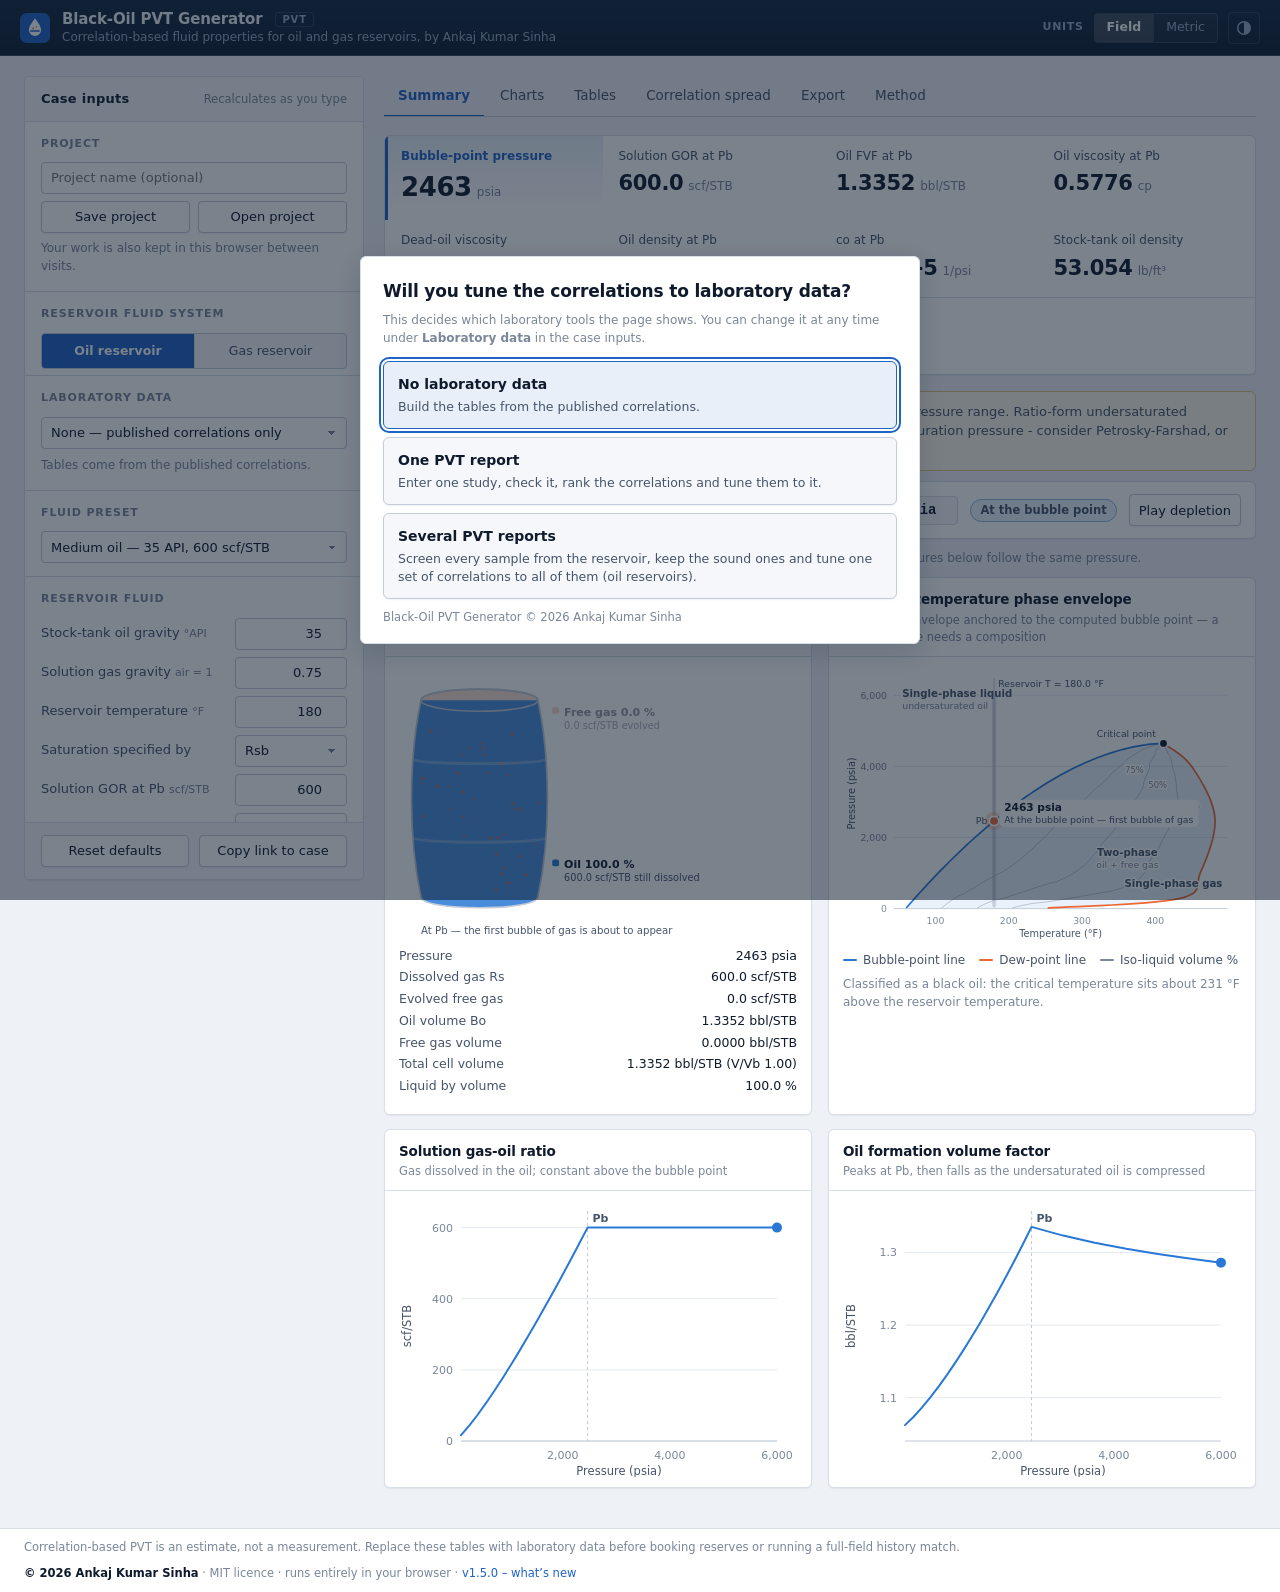
==== pvt/index.html @ c43f255a "Add CHANGELOG with the history of major updates; version 1.5.0 - CHANGELOG.md: every major update fr" ====
<!DOCTYPE html>
<html lang="en">
<head>
<meta charset="utf-8">
<meta name="author" content="Ankaj Kumar Sinha">
<meta name="viewport" content="width=device-width, initial-scale=1">
<title>Black-Oil PVT Generator</title>
<meta name="description" content="Interactive PVT correlation generator for oil reservoirs and gas reservoirs (dry gas and wet gas) plus formation water, with simulator-ready export.">
<link rel="stylesheet" href="css/app.css">
</head>
<body>
<header class="topbar">
  <div class="brand">
    <svg class="brand-mark" viewBox="0 0 32 32" aria-hidden="true" focusable="false">
      <rect width="32" height="32" rx="7" fill="#1f63c6"/>
      <path d="M16 5.5c-3.6 5-6.5 8.9-6.5 12.6a6.5 6.5 0 0 0 13 0C22.5 14.4 19.6 10.5 16 5.5z" fill="#ffffff"/>
      <path d="M11.6 19.2h8.8" stroke="#1f63c6" stroke-width="1.6" stroke-linecap="round"/>
      <circle cx="14" cy="16.4" r="1" fill="#eb6834"/><circle cx="17.6" cy="14.6" r="0.8" fill="#eb6834"/>
    </svg>
    <div class="brand-text">
      <h1>Black-Oil PVT Generator <span class="brand-tag">PVT</span></h1>
      <span class="brand-sub">Correlation-based fluid properties for oil and gas reservoirs, by Ankaj Kumar Sinha</span>
    </div>
  </div>
  <div class="topbar-actions">
    <span class="topbar-label" aria-hidden="true">Units</span>
    <div class="seg" role="group" aria-label="Unit system">
      <button type="button" id="unitField" aria-pressed="true">Field</button>
      <button type="button" id="unitMetric" aria-pressed="false">Metric</button>
    </div>
    <button type="button" id="themeToggle" class="icon-btn" aria-label="Switch colour theme" title="Switch light / dark theme">
      <svg viewBox="0 0 16 16" aria-hidden="true" focusable="false"><circle cx="8" cy="8" r="6.25" fill="none" stroke="currentColor" stroke-width="1.5"/><path d="M8 1.75a6.25 6.25 0 0 1 0 12.5z" fill="currentColor"/></svg>
    </button>
  </div>
</header>

<div class="layout">
  <!-- ------------------------------------------------ inputs ------ -->
  <form class="panel sidebar" id="inputs" autocomplete="off">
    <div class="sidebar-head"><h2>Case inputs</h2><span>Recalculates as you type</span></div>
    <fieldset class="project-set">
      <legend>Project</legend>
      <div class="field wide"><input type="text" id="projectName" maxlength="120" placeholder="Project name (optional)" aria-label="Project name"></div>
      <div class="project-actions">
        <button type="button" id="btnSaveProject">Save project</button>
        <button type="button" id="btnOpenProject">Open project</button>
        <input type="file" id="projectFile" accept=".json,application/json" hidden>
      </div>
      <p class="hint" id="projectStatus" role="status">Your work is also kept in this browser between visits.</p>
    </fieldset>
    <fieldset>
      <legend>Reservoir fluid system</legend>
      <div class="seg fluid-seg" role="group" aria-label="Reservoir fluid for the PVT calculation">
        <button type="button" id="fluidOil" aria-pressed="true">Oil reservoir</button>
        <button type="button" id="fluidGas" aria-pressed="false">Gas reservoir</button>
      </div>
    </fieldset>

    <fieldset>
      <legend>Laboratory data</legend>
      <div class="field wide">
        <select id="labMode" aria-label="How laboratory data is used">
          <option value="none">None &mdash; published correlations only</option>
          <option value="one">One PVT report &mdash; tune to it</option>
          <option value="several">Several PVT reports &mdash; screen, then tune field-wide</option>
        </select>
      </div>
      <p class="hint" id="labModeHint"></p>
    </fieldset>

    <fieldset>
      <legend>Fluid preset</legend>
      <div class="field wide">
        <select id="preset" aria-label="Fluid preset">
          <option value="">Custom</option>
          <option value="light">Light oil &mdash; 38 API, 900 scf/STB</option>
          <option value="medium" selected>Medium oil &mdash; 35 API, 600 scf/STB</option>
          <option value="heavy">Heavy oil &mdash; 18 API, 120 scf/STB</option>
          <option value="volatile">Volatile oil &mdash; 45 API, 1800 scf/STB</option>
          <option value="sour">Sour medium oil &mdash; 30 API, 8% H2S</option>
          <option value="northsea">North Sea oil &mdash; 36 API, 700 scf/STB</option>
        </select>
      </div>
    </fieldset>

    <fieldset>
      <legend>Reservoir fluid</legend>
      <div class="field oil-only"><label for="api">Stock-tank oil gravity <span class="unit">&deg;API</span></label><input type="number" id="api" step="0.1" value="35"></div>
      <div class="field"><label for="gammaG"><span id="gammaGText">Solution gas gravity</span> <span class="unit">air = 1</span></label><input type="number" id="gammaG" step="0.01" value="0.75"></div>
      <div class="field"><label for="tempF">Reservoir temperature <span class="unit" data-unit="T">&deg;F</span></label><input type="number" id="tempF" step="1" value="180"></div>
      <div class="field oil-only"><label for="spec">Saturation specified by</label>
        <select id="spec"><option value="rsb" selected>Rsb</option><option value="pb">Pb</option></select></div>
      <div class="field oil-only" id="rowRsb"><label for="rsb">Solution GOR at Pb <span class="unit" data-unit="rs">scf/STB</span></label><input type="number" id="rsb" step="10" value="600"></div>
      <div class="field oil-only" id="rowPb" hidden><label for="pbMeas">Bubble-point pressure <span class="unit" data-unit="p">psia</span></label><input type="number" id="pbMeas" step="50" value="2500"></div>
      <div class="field"><label for="pSepPsia">Separator pressure <span class="unit" data-unit="p">psia</span></label><input type="number" id="pSepPsia" step="5" value="114.7"></div>
      <div class="field"><label for="tSepF">Separator temperature <span class="unit" data-unit="T">&deg;F</span></label><input type="number" id="tSepF" step="1" value="80"></div>
    </fieldset>

    <fieldset class="gas-only" hidden>
      <legend>Gas reservoir</legend>
      <div class="field wide"><label for="gasKind">Gas type</label>
        <select id="gasKind">
          <option value="dry">Dry gas &mdash; no liquid anywhere</option>
          <option value="wet" selected>Wet gas &mdash; liquid only at the separator</option>
        </select></div>
      <div class="field liq-only"><label for="cgr">Condensate-gas ratio <span class="unit" data-unit="cgr">STB/MMscf</span></label><input type="number" id="cgr" step="1" value="15"></div>
      <div class="field liq-only"><label for="apiC">Condensate gravity <span class="unit">&deg;API</span></label><input type="number" id="apiC" step="0.5" value="55"></div>
      <p class="hint gas-hint">Both gas types stay single-phase in the reservoir: a dry gas drops no liquid at all, a wet gas yields its condensate at the separator. A retrograde gas condensate is out of scope &mdash; it needs a CCE/CVD study or a compositional model.</p>
    </fieldset>

    <fieldset>
      <legend>Gas composition</legend>
      <div class="field wide oil-only"><label for="gasType">Gas system</label>
        <select id="gasType"><option value="dry" selected>Dry / associated</option><option value="wet">Wet / condensate</option></select></div>
      <div class="field"><label for="yCO2">CO<sub>2</sub> <span class="unit">mol %</span></label><input type="number" id="yCO2" step="0.1" value="0"></div>
      <div class="field"><label for="yH2S">H<sub>2</sub>S <span class="unit">mol %</span></label><input type="number" id="yH2S" step="0.1" value="0"></div>
      <div class="field"><label for="yN2">N<sub>2</sub> <span class="unit">mol %</span></label><input type="number" id="yN2" step="0.1" value="0"></div>
    </fieldset>

    <fieldset>
      <legend>Water and rock</legend>
      <div class="field"><label for="salinity">Brine salinity <span class="unit">ppm NaCl</span></label><input type="number" id="salinity" step="1000" min="0" value="30000"></div>
      <div class="field"><label for="pRefRock">Rock reference pressure <span class="unit" data-unit="p">psia</span></label><input type="number" id="pRefRock" step="100" value="4000"></div>
      <div class="field"><label for="rockComp">Rock compressibility <span class="unit" data-unit="c">1/psi</span></label><input type="number" id="rockComp" step="1e-6" value="4e-6"></div>
    </fieldset>

    <fieldset>
      <legend>Table range</legend>
      <div class="field"><label for="pMin">Minimum pressure <span class="unit" data-unit="p">psia</span></label><input type="number" id="pMin" step="10" value="100"></div>
      <div class="field"><label for="pMax">Maximum pressure <span class="unit" data-unit="p">psia</span></label><input type="number" id="pMax" step="100" value="6000"></div>
      <div class="field"><label for="nSat" id="nSatLabel">Saturated nodes</label><input type="number" id="nSat" step="1" min="4" max="60" value="15"></div>
      <div class="field"><label for="nUnsat" id="nUnsatLabel">Undersaturated nodes</label><input type="number" id="nUnsat" step="1" min="1" max="30" value="6"></div>
    </fieldset>

    <fieldset id="oilCorrSet">
      <legend id="oilCorrLegend">Oil correlations</legend>
      <div class="field wide"><label for="cPb">Bubble point / solution GOR</label>
        <select id="cPb">
          <option value="standing" selected>Standing (1947)</option>
          <option value="vasquezBeggs">Vasquez &amp; Beggs (1980)</option>
          <option value="glaso">Glaso (1980) &mdash; North Sea</option>
          <option value="alMarhoun">Al-Marhoun (1988) &mdash; Middle East</option>
          <option value="petroskyFarshad">Petrosky &amp; Farshad (1993) &mdash; GoM</option>
          <option value="lasater">Lasater (1958)</option>
        </select></div>
      <div class="field wide"><label for="cBo">Oil FVF (saturated)</label>
        <select id="cBo">
          <option value="standing" selected>Standing (1947)</option>
          <option value="vasquezBeggs">Vasquez &amp; Beggs (1980)</option>
          <option value="glaso">Glaso (1980)</option>
          <option value="alMarhoun">Al-Marhoun (1988)</option>
          <option value="petroskyFarshad">Petrosky &amp; Farshad (1993)</option>
        </select></div>
      <div class="field wide"><label for="cCo">Undersaturated compressibility</label>
        <select id="cCo">
          <option value="vasquezBeggs" selected>Vasquez &amp; Beggs (1980)</option>
          <option value="petroskyFarshad">Petrosky &amp; Farshad (1993)</option>
          <option value="mccain">McCain et al. (1988)</option>
        </select></div>
      <div class="field wide"><label for="cMuod">Dead-oil viscosity</label>
        <select id="cMuod">
          <option value="beggsRobinson" selected>Beggs &amp; Robinson (1975)</option>
          <option value="beal">Beal (1946)</option>
          <option value="glaso">Glaso (1980)</option>
          <option value="ngEgbogah">Ng &amp; Egbogah (1983)</option>
        </select></div>
      <div class="field wide"><label for="cMuob">Saturated oil viscosity</label>
        <select id="cMuob">
          <option value="beggsRobinson" selected>Beggs &amp; Robinson (1975)</option>
          <option value="chewConnally">Chew &amp; Connally (1959)</option>
        </select></div>
      <div class="field wide"><label for="cMuou">Undersaturated oil viscosity</label>
        <select id="cMuou">
          <option value="vasquezBeggs" selected>Vasquez &amp; Beggs (1980)</option>
          <option value="petroskyFarshad">Petrosky &amp; Farshad (1993)</option>
          <option value="none">Constant above Pb</option>
        </select></div>
    </fieldset>

    <fieldset>
      <legend>Gas correlations</legend>
      <div class="field wide"><label for="cPcrit">Pseudo-critical properties</label>
        <select id="cPcrit"><option value="sutton" selected>Sutton (1985)</option><option value="standing">Standing (1977)</option></select></div>
      <div class="field wide"><label for="cInert">Non-hydrocarbon correction</label>
        <select id="cInert"><option value="wichertAziz" selected>Wichert &amp; Aziz (1972)</option><option value="carr">Carr, Kobayashi &amp; Burrows (1954)</option></select></div>
      <div class="field wide"><label for="cZ">z-factor</label>
        <select id="cZ">
          <option value="dak" selected>Dranchuk &amp; Abou-Kassem (1975)</option>
          <option value="hallYarborough">Hall &amp; Yarborough (1973)</option>
          <option value="beggsBrill">Beggs &amp; Brill (1973)</option>
        </select></div>
      <div class="field wide"><label for="cMug">Gas viscosity</label>
        <select id="cMug">
          <option value="leeGonzalezEakin" selected>Lee, Gonzalez &amp; Eakin (1966)</option>
          <option value="carrKobayashiBurrows">Carr, Kobayashi &amp; Burrows (1954)</option>
        </select></div>
    </fieldset>

    <div class="export-bar sidebar-actions">
      <button type="button" id="btnReset">Reset defaults</button>
      <button type="button" id="btnShare">Copy link to case</button>
    </div>
  </form>

  <!-- ------------------------------------------------ results ----- -->
  <main>
    <div class="tabs" role="tablist" aria-label="Results">
      <button type="button" role="tab" id="tab-summary" aria-controls="panel-summary" aria-selected="true">Summary</button>
      <button type="button" role="tab" id="tab-charts" aria-controls="panel-charts" aria-selected="false">Charts</button>
      <button type="button" role="tab" id="tab-tables" aria-controls="panel-tables" aria-selected="false">Tables</button>
      <button type="button" role="tab" id="tab-compare" aria-controls="panel-compare" aria-selected="false">Correlation spread</button>
      <button type="button" role="tab" id="tab-reports" aria-controls="panel-reports" aria-selected="false" hidden>PVT reports &amp; QC</button>
      <button type="button" role="tab" id="tab-lab" aria-controls="panel-lab" aria-selected="false">Lab data &amp; tuning</button>
      <button type="button" role="tab" id="tab-export" aria-controls="panel-export" aria-selected="false">Export</button>
      <button type="button" role="tab" id="tab-notes" aria-controls="panel-notes" aria-selected="false">Method</button>
    </div>

    <div id="errorBox" hidden></div>

    <section id="panel-summary" role="tabpanel" aria-labelledby="tab-summary">
      <div class="tiles" id="tiles"></div>
      <div id="qc"></div>

      <div class="cursor-bar">
        <label for="pCursor">Cursor pressure</label>
        <input type="range" id="pCursor" min="0" max="100" step="0.1" value="50"
               aria-describedby="cursorReadout">
        <output id="cursorReadout" for="pCursor"></output>
        <span class="state-chip" id="cursorState"></span>
        <button type="button" id="btnPlay">Play depletion</button>
      </div>
      <p class="hint">Hover any curve on this page &mdash; or drag the slider or the phase diagram &mdash; and both pictures below follow the same pressure.</p>
      <div class="chart-grid" id="fluidVisuals"></div>
      <div class="chart-grid" id="summaryCharts" style="margin-top:14px"></div>
    </section>

    <section id="panel-charts" role="tabpanel" aria-labelledby="tab-charts" hidden>
      <div class="chart-grid" id="allCharts"></div>
    </section>

    <section id="panel-tables" role="tabpanel" aria-labelledby="tab-tables" hidden>
      <div class="export-bar">
        <div class="field"><label for="tableSel">Table</label>
          <select id="tableSel"></select></div>
      </div>
      <div class="table-wrap"><table id="dataTable"></table></div>
    </section>

    <section id="panel-compare" role="tabpanel" aria-labelledby="tab-compare" hidden>
      <p class="hint">Every correlation in the library, evaluated on the current fluid. The spread is the honest uncertainty band when no laboratory data is available.</p>
      <div class="chart-grid" id="compareCharts"></div>
      <div class="table-wrap" style="margin-top:14px"><table id="compareTable"></table></div>
    </section>

    <section id="panel-reports" role="tabpanel" aria-labelledby="tab-reports" hidden>
      <div class="lab-step">
        <h2><span class="step-no">1</span>PVT reports and their tests</h2>
        <p class="hint" id="repHintTests">Enter each laboratory report as it was issued &mdash; composition, CCE, differential liberation, separator tests and viscosity &mdash; in the units the page shows. Paste a block from a spreadsheet into any cell, or import report files: one CSV per report, several at once. Download the template for the layout; a saved project keeps everything.</p>
        <div class="export-bar">
          <button type="button" id="btnRepAdd">Add report</button>
          <button type="button" id="btnRepImport">Import report files</button>
          <input type="file" id="repFiles" accept=".csv,.txt,.tsv,.json,text/csv,application/json" multiple hidden>
          <button type="button" id="btnRepTemplate" class="ghost">Download template</button>
          <button type="button" id="btnRepDemo" class="ghost">Load example reports</button>
          <button type="button" id="btnRepClear" class="ghost">Remove all reports</button>
          <span id="repStatus" class="hint" role="status"></span>
        </div>
        <div id="reportList"></div>
      </div>

      <div class="lab-step" id="repStepCheck">
        <h2><span class="step-no">2</span>Check and correct</h2>
        <p class="hint" id="repHintCheck">Every test is checked for internal consistency: bubble points that agree, the CCE Y-function, undersaturated volumes and densities, a stage-by-stage mass balance on the DL, the separator test against the bubble-point density, the composition, the bubble point it gives (Peng-Robinson) and the Hoffman equilibrium plot, the viscosity trends, and finally dB<sub>o</sub>/dp &lt; B<sub>g</sub>dR<sub>s</sub>/dp on the corrected data. Rows that fail are marked in the tables above; untick them or correct them. Choose the corrections here.</p>
        <div id="repDetail"></div>
      </div>

      <div class="lab-step">
        <h2><span class="step-no">3</span>Finalised data</h2>
        <p class="hint" id="repHintFinal">What the tuning will see, on the separator basis: DL stages corrected with B<sub>ofb</sub>/B<sub>odb</sub> below P<sub>b</sub>, CCE volumes times B<sub>ofb</sub> above it, viscosities on the matching pressures. Accept the report when you are satisfied with it.</p>
        <div id="repFinal"></div>
      </div>

      <div class="lab-step">
        <h2><span class="step-no">4</span>Send to tuning</h2>
        <div id="repSend"></div>
      </div>
    </section>

    <section id="panel-lab" role="tabpanel" aria-labelledby="tab-lab" hidden>
      <div id="labModeNote"></div>
      <div class="mode-one">
      <div class="lab-step">
        <h2><span class="step-no">1</span>Laboratory data</h2>
        <p class="hint">Enter separator-adjusted (flash-corrected) R<sub>s</sub> and B<sub>o</sub> &mdash; the basis a simulator uses &mdash; not raw differential-liberation values. Leave any cell blank. <span class="oil-only">Rows above the bubble point carry the undersaturated B<sub>o</sub> and oil viscosity; gas z and viscosity are the liberated gas.</span><span class="gas-only" hidden>z and viscosity are those of the reservoir gas.</span> Copy a block from a spreadsheet and paste it into any cell.<span class="oil-only"> To start from the raw report tests instead, use the <em>PVT reports &amp; QC</em> tab.</span></p>
        <div class="lab-scalars oil-only">
          <div class="field"><label for="labPb">Measured bubble point <span class="unit" data-unit="p">psia</span></label><input type="number" id="labPb" step="10" placeholder="&mdash;"></div>
          <div class="field"><label for="labMuod">Dead-oil viscosity at T<sub>res</sub> <span class="unit">cp</span></label><input type="number" id="labMuod" step="0.1" placeholder="&mdash;"></div>
        </div>
        <details class="lab-sampling oil-only">
          <summary>Sampling conditions (optional &mdash; for the representativity checks)</summary>
          <div class="lab-scalars">
            <div class="field"><label for="labType">Sample type</label><select id="labType"><option value="bhs">Bottomhole</option><option value="sep">Separator recombination</option></select></div>
            <div class="field"><label for="labPRes">Reservoir pressure at sampling <span class="unit" data-unit="p">psia</span></label><input type="number" id="labPRes" step="10" placeholder="&mdash;"></div>
            <div class="field" id="rowLabPwf"><label for="labPwf">Flowing pressure at sampling <span class="unit" data-unit="p">psia</span></label><input type="number" id="labPwf" step="10" placeholder="&mdash;"></div>
            <div class="field"><label for="labGor">Producing GOR at sampling <span class="unit" data-unit="rs">scf/STB</span></label><input type="number" id="labGor" step="10" placeholder="&mdash;"></div>
          </div>
        </details>
        <div class="table-wrap lab-wrap"><table id="labTable" class="lab-table"></table></div>
        <div class="export-bar lab-actions">
          <button type="button" id="btnAddRow">Add row</button>
          <button type="button" id="btnClearLab" class="ghost">Clear laboratory data</button>
          <span id="labStatus" class="hint" role="status"></span>
        </div>
        <div id="labChecks" class="oil-only"></div>
      </div>

      <div class="lab-step">
        <h2><span class="step-no">2</span>Rank the correlations</h2>
        <p class="hint">Each correlation in the library is swapped in, tuned to the data and scored by its average absolute relative error (AARE). Untuned is the published correlation; tuned is after regression. The chart beside each table plots every candidate against the laboratory points. Choose the correlation to carry into tuning with the buttons in the first column &mdash; the best fit is preselected only when you ask for it.</p>
        <div class="export-bar">
          <button type="button" id="btnRank">Rank correlations against the data</button>
          <button type="button" id="btnUseBest" class="primary" hidden>Use the best-fitting correlations</button>
          <div class="seg" id="rankCurves" role="group" aria-label="Correlation curves in the ranking charts" hidden>
            <button type="button" id="rankCurvesRaw" aria-pressed="true">Published curves</button>
            <button type="button" id="rankCurvesTuned" aria-pressed="false">Tuned curves</button>
          </div>
          <span id="rankStatus" class="hint" role="status"></span>
        </div>
        <p id="rankHint" class="hint"></p>
        <div id="rankResults"></div>
      </div>

      <div class="lab-step">
        <h2><span class="step-no">3</span>Tune and apply</h2>
        <label class="switch"><input type="checkbox" id="tuneOn"> Tune the selected correlations to the laboratory data and use them for the tables and exports</label>
        <div id="tuneNotes" style="margin-top:10px"></div>
        <div class="table-wrap"><table id="tuneTable"></table></div>
        <div class="chart-grid" id="labCharts" style="margin-top:14px"></div>
      </div>
      </div>
      <div class="mode-several">
      <div class="lab-step">
        <h2><span class="step-no">1</span>PVT samples</h2>
        <p class="hint">One entry per PVT report from this reservoir &mdash; bottomhole samples, separator recombinations, repeat studies. Each keeps its own oil gravity, gas gravity, R<sub>sb</sub> and temperature; all use the correlations selected in the case inputs. Enter separator-adjusted (flash-corrected) R<sub>s</sub> and B<sub>o</sub>, not raw differential-liberation values. The sampling pressures, producing GOR and bottomhole sampling depth are optional but drive the representativity and depth-trend checks. Reports checked and corrected on the <em>PVT reports &amp; QC</em> tab arrive here as samples.</p>
        <div class="export-bar">
          <button type="button" id="btnSampleAdd">Add sample</button>
          <button type="button" id="btnSampleDemo" class="ghost">Load an example field</button>
          <button type="button" id="btnSampleClear" class="ghost">Remove all samples</button>
        </div>
        <div id="sampleList"></div>
      </div>

      <div class="lab-step">
        <h2><span class="step-no">2</span>Screen the samples</h2>
        <p class="hint">Every sample is checked on its own (representativity, trends, Bo&ndash;Rs consistency, points out of line) and against the others: a sample biased away from the correlation differently from its neighbours, or off the depth trend of the other bottomhole samples, is a bad sample or a different fluid. Samples that fail are left out of the fit; override with the Use box. Select a sample to read its checks.</p>
        <div id="screenSummary"></div>
        <div class="table-wrap"><table id="screenTable" class="screen-table"></table></div>
        <div id="screenDetail"></div>
        <div class="chart-grid samples-chart" id="screenCharts" style="margin-top:14px"></div>
      </div>

      <div class="lab-step">
        <h2><span class="step-no">3</span>Fit the correlations to the accepted samples</h2>
        <p class="hint">One multiplier per property, shared by every accepted sample and fitted to all their points together &mdash; a field-wide correction rather than one sample's. Ranking swaps in every correlation and scores it on the pooled data.</p>
        <div class="export-bar">
          <button type="button" id="btnPoolRank">Rank correlations on the accepted samples</button>
          <button type="button" id="btnPoolBest" class="primary" hidden>Use the best-fitting correlations</button>
          <span id="poolStatus" class="hint" role="status"></span>
        </div>
        <div id="poolRank"></div>
        <div id="poolNotes"></div>
        <div class="table-wrap"><table id="poolTable"></table></div>
        <div class="table-wrap" style="margin-top:12px"><table id="poolSampleTable"></table></div>
        <div class="chart-grid samples-chart" id="poolCharts" style="margin-top:14px"></div>
      </div>

      <div class="lab-step">
        <h2><span class="step-no">4</span>Apply to the case</h2>
        <label class="switch"><input type="checkbox" id="fieldTuneOn"> Use the field-wide tuning for the tables and exports</label>
        <p class="hint" style="margin-top:10px">The multipliers act on the fluid in the case inputs. To build the tables for one of the samples, make it the case: its oil gravity, gas gravity, R<sub>sb</sub> and temperature go to the case inputs, and its laboratory data to the one-report table.</p>
        <div class="export-bar">
          <div class="field"><label for="caseSample">Sample</label><select id="caseSample"></select></div>
          <button type="button" id="btnLoadSample">Make this sample the case</button>
        </div>
      </div>
      </div>
    </section>

    <section id="panel-export" role="tabpanel" aria-labelledby="tab-export" hidden>
      <div class="export-bar">
        <div class="field"><label for="fmtSel">Format</label>
          <select id="fmtSel">
            <option value="eclipse" selected>ECLIPSE / OPM Flow / tNavigator (.INC)</option>
            <option value="cmg" id="optCmg">CMG IMEX (.dat)</option>
            <option value="csv">CSV property table</option>
            <option value="json">JSON model</option>
          </select></div>
        <div class="field"><label for="fmtUnits">Deck units</label>
          <select id="fmtUnits"><option value="field" selected>FIELD</option><option value="metric">METRIC / SI</option></select></div>
        <button type="button" class="primary" id="btnDownload">Download</button>
        <button type="button" id="btnCopy">Copy to clipboard</button>
        <span id="copyStatus" class="hint" role="status"></span>
      </div>
      <pre class="preview" id="exportPreview" tabindex="0"></pre>
    </section>

    <section id="panel-notes" role="tabpanel" aria-labelledby="tab-notes" hidden>
      <div class="panel doc">
        <div class="about-card">
          <strong>Black-Oil PVT Generator</strong>
          <span>Designed and developed by Ankaj Kumar Sinha. &copy; 2026 Ankaj Kumar Sinha, released under the MIT licence. Source: <a href="https://github.com/authorankaj-glitch/Black-Oil-PVT-Generator" target="_blank" rel="noopener">github.com/authorankaj-glitch/Black-Oil-PVT-Generator</a>. Please cite the tool and its author when you use its tables in a report.</span>
        </div>
        <h2>What this tool does</h2>
        <p class="hint">It builds a consistent black-oil PVT model from routine field inputs &mdash; stock-tank oil gravity, separator gas gravity, reservoir temperature and either the solution GOR or the bubble-point pressure &mdash; and writes it out in the formats reservoir simulators read.</p>
        <h3>Calculation sequence</h3>
        <ol class="hint" style="padding-left:18px">
          <li>P<sub>b</sub> from R<sub>sb</sub> (or R<sub>sb</sub> back-solved from a measured P<sub>b</sub>).</li>
          <li>R<sub>s</sub>(p) below P<sub>b</sub> by numerical inversion of the same P<sub>b</sub> equation, so R<sub>s</sub>(P<sub>b</sub>) = R<sub>sb</sub> exactly.</li>
          <li>B<sub>o</sub> and &mu;<sub>o</sub> on the saturated branch from R<sub>s</sub>(p).</li>
          <li>Above P<sub>b</sub>: B<sub>o</sub> = B<sub>ob</sub>&middot;exp(&minus;&int;c<sub>o</sub>dp), integrated with the trapezoid rule, and &mu;<sub>o</sub> from the undersaturated correlation.</li>
          <li>Gas: pseudo-criticals &rarr; non-hydrocarbon correction &rarr; z &rarr; B<sub>g</sub>, &rho;<sub>g</sub>, c<sub>g</sub>, &mu;<sub>g</sub>.</li>
          <li>Water: McCain (1991) B<sub>w</sub> and &mu;<sub>w</sub>, Osif (1988) c<sub>w</sub>. Salinity is entered in ppm (mg of NaCl per kg of brine) and converted to the weight percent the correlations use: wt % = ppm / 10 000.</li>
          <li>Each PVTO record carries its own saturation pressure and undersaturated branch, which is what ECLIPSE expects for live oil.</li>
        </ol>
        <h3>The two cursor-linked pictures</h3>
        <p class="hint">The barrel and the phase envelope on the Summary tab share one pressure cursor with every chart on the page. Hover a curve, drag the slider, drag the phase diagram, or press Play depletion.</p>
        <ul class="hint" style="padding-left:18px">
          <li><strong>Barrel</strong> &mdash; one stock-tank barrel of oil plus its solution gas at the cursor pressure. Liquid volume is B<sub>o</sub>(p); free gas volume is [R<sub>sb</sub> &minus; R<sub>s</sub>(p)]&middot;B<sub>g</sub>(p)/5.614583. Specks in the liquid are dissolved gas (density tracks R<sub>s</sub>/R<sub>sb</sub>); the cap and the rising bubbles are gas that has come out of solution.</li>
          <li><strong>Phase envelope</strong> &mdash; <em>schematic</em> until a PVT report with a composition is chosen above the diagram (sending a report to the case chooses it). The schematic one passes exactly through the calculated (T<sub>res</sub>, P<sub>b</sub>), with the critical temperature placed by a volatility index from R<sub>sb</sub> and API gravity; use it to read the fluid type and the depletion path, not to quote a cricondentherm.</li>
          <li><strong>Envelope from a composition</strong> &mdash; Peng&ndash;Robinson (1976/78). C7+ spread over C7&ndash;C50 by an exponential distribution honouring its MW, Soreide specific gravities honouring its SG, Kesler&ndash;Lee critical properties, lumped into three pseudo-components. Michelsen stability on each isotherm finds the two-phase edges; the upper edge is a bubble point where vapour appears first, a dew point where liquid does, which locates the critical point. For an oil the C1&ndash;C7+ interaction coefficient is regressed so the envelope passes through the case bubble point; a gas envelope is untuned. Expect the composition alone to give saturation pressures within 10&ndash;15 %.</li>
        </ul>

        <h3>Gas reservoirs (dry gas and wet gas)</h3>
        <p class="hint">Switch <em>Reservoir fluid system</em> to <strong>Gas reservoir</strong>. Every gas property is reported per standard volume of <em>separator</em> gas &mdash; the basis ECLIPSE PVDG and CMG <code>*PVTG</code> use. Both gas types are single-phase in the reservoir at every pressure.</p>
        <ol class="hint" style="padding-left:18px">
          <li>Reservoir-gas gravity from the separator gas recombined with its condensate (McCain, 1990): &gamma;<sub>w</sub> = (R&gamma;<sub>g</sub> + 4584&gamma;<sub>o</sub>) / (R + 132800&gamma;<sub>o</sub>/M<sub>o</sub>), with R = 10<sup>6</sup>/CGR and M<sub>o</sub> = 5954/(API &minus; 8.811). A dry gas is its own reservoir gas.</li>
          <li>Pseudo-criticals of &gamma;<sub>w</sub> (Sutton, or Standing&rsquo;s dry/wet curve) &rarr; non-hydrocarbon correction &rarr; z, &rho;<sub>g</sub>, c<sub>g</sub>, &mu;<sub>g</sub>.</li>
          <li>B<sub>g</sub> on the separator basis = B<sub>g</sub>(well stream) &times; (1 + V<sub>eq</sub>&middot;CGR/10<sup>6</sup>), V<sub>eq</sub> = 132800&gamma;<sub>o</sub>/M<sub>o</sub> scf/STB; E<sub>g</sub> = 1/B<sub>g</sub>.</li>
          <li>Surface condensate from a wet gas is the gas rate &times; CGR; R<sub>v</sub> stays at the CGR at every reservoir pressure.</li>
          <li>Exports: ECLIPSE PVDG, or CMG <code>*MODEL *GASWATER</code> with <code>*PVTG</code> (dry) and <code>*GASWATER_WITH_CONDENSATE</code> with <code>*PVTG *RV</code> (wet).</li>
        </ol>
        <p class="hint">In gas mode the <strong>barrel</strong> holds the reservoir gas from 1 Mscf of separator gas, with molecules thinning as it expands. The <strong>phase envelope</strong> has its critical point at the gas pseudo-critical properties and its cricondentherm below the reservoir temperature, and the separator point shows whether liquid forms at the surface.</p>

        <h3>Laboratory data: none, one report or several</h3>
        <p class="hint">The <em>Laboratory data</em> choice in the case inputs sets the workflow. <em>None</em> uses the published correlations. <em>One PVT report</em> checks the study (sampling conditions, trends, B<sub>o</sub>&ndash;R<sub>s</sub> consistency, points out of line), ranks the correlations against it and tunes them to it. <em>Several PVT reports</em> (oil reservoirs) runs the same checks on every sample, compares the samples with each other &mdash; each one's bias against the correlation by a robust median/MAD z-score, oil gravity, and for bottomhole samples temperature, P<sub>b</sub> and R<sub>sb</sub> against the depth trend of the others (Theil&ndash;Sen line, leave one out) &mdash; and fits one set of multipliers to all the accepted samples together, each at its own R<sub>sb</sub> and temperature.</p>
        <h3>PVT reports and QC</h3>
        <p class="hint">The <em>PVT reports &amp; QC</em> tab takes reports as the laboratory issued them, checks each one, applies the corrections and hands the accepted, finalised data to the tuning. A reading is left out by unticking it or by clicking it on any QC chart; a second click brings it back.</p>
        <ul class="hint" style="padding-left:18px">
          <li><strong>Oil</strong> &mdash; bubble points agree (CCE, DL, reported); CCE Y-function linear in p; undersaturated c<sub>o</sub> and &rho; = &rho;<sub>b</sub>/(V/V<sub>sat</sub>); DL trends, stage-by-stage density mass balance and B<sub>t</sub>; separator test against the DL and the bubble-point density; composition total, C7+ Watson K, separator gas gravity, Hoffman plot (hydrocarbons) and the Peng&ndash;Robinson bubble point of the composition; viscosity trends; dB<sub>o</sub>/dp &lt; B<sub>g</sub>dR<sub>s</sub>/dp. DL to separator basis by Amyx et al. or the ratio form; CCE volumes times B<sub>ofb</sub> above P<sub>b</sub>; R<sub>s</sub> of the atmospheric DL stage left out of the tuning.</li>
          <li><strong>Gas (dry and wet)</strong> &mdash; composition total, C7+, separator gas gravity and Hoffman plot; the Peng&ndash;Robinson envelope of the well stream (reservoir temperature above the cricondentherm, separator inside it for a wet gas); well-stream gravity from the composition against McCain&rsquo;s recombination; laboratory against producing CGR; liquid dropout at reservoir temperature (a condensate); measured z against z from the composition (Kay, Kesler&ndash;Lee C7+, Wichert&ndash;Aziz, DAK); p&middot;V/z constant along the CCE; viscosity against Lee&ndash;Gonzalez&ndash;Eakin. The finalised data is z and gas viscosity against pressure, with the fluid description for the case inputs.</li>
        </ul>
        <h3>Tuning to laboratory data</h3>
        <p class="hint">On the <em>Lab data &amp; tuning</em> tab, measured values regress one multiplier per property, in the order the properties depend on each other. Each fit minimises the AARE of its own property over its own points; the published correlation (multiplier 1) is always a candidate, so tuning never worsens the fit.</p>
        <ol class="hint" style="padding-left:18px">
          <li>R<sub>s</sub>(p): the curve is stretched in pressure, P<sub>b</sub> = P<sub>b,corr</sub> &times; m. A measured P<sub>b</sub> sets m exactly; otherwise m is fitted to the R<sub>s</sub> points.</li>
          <li>Saturated B<sub>o</sub>: B<sub>o</sub> = 1 + m(B<sub>o,corr</sub> &minus; 1).</li>
          <li>Undersaturated B<sub>o</sub>: c<sub>o</sub> is scaled by m.</li>
          <li>Viscosity: a measured dead-oil viscosity scales &mu;<sub>od</sub> exactly and the saturated points then scale &mu;<sub>ob</sub>; without it, the saturated points scale &mu;<sub>od</sub>. Above P<sub>b</sub>, m scales the rise &mu;<sub>o</sub> &minus; &mu;<sub>ob</sub>.</li>
          <li>Gas z: T<sub>pc</sub> and P<sub>pc</sub> are scaled together (coordinate descent), which carries through to B<sub>g</sub>, &rho;<sub>g</sub> and c<sub>g</sub>. Gas viscosity is then scaled by m.</li>
        </ol>
        <p class="hint">The multipliers and the fit before and after tuning are written into the header of every exported deck.</p>

        <h3>Limitations worth stating in a report</h3>
        <ul class="hint" style="padding-left:18px">
          <li>Correlations carry 5&ndash;20% uncertainty on B<sub>o</sub> and R<sub>s</sub>, and more on viscosity. Check the <em>Correlation spread</em> tab before trusting a single number.</li>
          <li>In oil mode the gas table is a dry-gas PVDG with no vaporised oil (R<sub>v</sub>). Retrograde gas condensates are not modelled in either mode: below a dew point the liquid drop-out and R<sub>v</sub>(p) need a CCE/CVD study or a compositional model.</li>
          <li>The gas-mode CMG deck follows the <code>*GASWATER</code> / <code>*GASWATER_WITH_CONDENSATE</code> keyword set; check it on import into Builder, as CMG keyword sets vary between IMEX versions.</li>
          <li>Each correlation carries the published applicability range of the data it was fitted to; inputs outside it raise a QC warning on the Summary tab.</li>
          <li>Tuning adjusts one multiplier per property; it bends a correlation towards the data but cannot change the shape of its curve. A multiplier that stops at its search limit means the correlation does not suit the fluid &mdash; rank the correlations and pick another.</li>
          <li>The schematic phase envelope is a construction anchored to the calculated bubble point &mdash; never quote its critical pressure or cricondentherm as data. The envelope from a composition is an equation-of-state estimate with a C7+ known only by its MW and SG.</li>
          <li>The report QC flags inconsistencies; it does not decide. A report that fails can still be accepted &mdash; say why in the study.</li>
        </ul>
        <h3>References</h3>
        <p class="hint">Standing (1947); Lasater (1958); Chew &amp; Connally (1959); Beal (1946); Carr, Kobayashi &amp; Burrows (1954); Lee, Gonzalez &amp; Eakin (1966); Wichert &amp; Aziz (1972); Gold, McCain &amp; Jennings (1989); McCain (1990); Hall &amp; Yarborough (1973); Beggs &amp; Brill (1973); Dranchuk &amp; Abou-Kassem (1975); Beggs &amp; Robinson (1975); Glaso (1980); Vasquez &amp; Beggs (1980); Ng &amp; Egbogah (1983); Sutton (1985); Al-Marhoun (1988); McCain et al. (1988, 1991); Osif (1988); Petrosky &amp; Farshad (1993). Report QC and the equation of state: Hoffman, Crump &amp; Hocott (1953); Amyx, Bass &amp; Whiting (1960); Peng &amp; Robinson (1976); Kesler &amp; Lee (1976); Standing (1977); Michelsen (1982); Katz (1983); Whitson (1983); Soreide (1989).</p>
      </div>
    </section>
  </main>
</div>

<dialog id="labModeDialog" class="mode-dialog" aria-labelledby="labModeTitle">
  <h2 id="labModeTitle">Will you tune the correlations to laboratory data?</h2>
  <p class="hint">This decides which laboratory tools the page shows. You can change it at any time under <strong>Laboratory data</strong> in the case inputs.</p>
  <div class="mode-choices">
    <button type="button" data-mode="none"><strong>No laboratory data</strong><span>Build the tables from the published correlations.</span></button>
    <button type="button" data-mode="one"><strong>One PVT report</strong><span>Enter one study, check it, rank the correlations and tune them to it.</span></button>
    <button type="button" data-mode="several"><strong>Several PVT reports</strong><span>Screen every sample from the reservoir, keep the sound ones and tune one set of correlations to all of them (oil reservoirs).</span></button>
  </div>
  <p class="mode-dialog-foot">Black-Oil PVT Generator &copy; 2026 Ankaj Kumar Sinha</p>
</dialog>

<footer class="foot">
  <div class="foot-inner">
    <span>Correlation-based PVT is an estimate, not a measurement. Replace these tables with laboratory data before booking reserves or running a full-field history match.</span>
    <span class="foot-meta"><strong class="foot-copy">&copy; 2026 Ankaj Kumar Sinha</strong> &middot; MIT licence &middot; runs entirely in your browser &middot; <a href="https://github.com/authorankaj-glitch/Black-Oil-PVT-Generator/blob/main/CHANGELOG.md" target="_blank" rel="noopener" title="What's new in this version">v1.5.0 &ndash; what&rsquo;s new</a></span>
  </div>
</footer>

<script src="js/correlations.js"></script>
<script src="js/pvt-model.js"></script>
<script src="js/tuning.js"></script>
<script src="js/samples.js"></script>
<script src="js/eos.js"></script>
<script src="js/reports.js"></script>
<script src="js/gas-reports.js"></script>
<script src="js/project.js"></script>
<script src="js/export.js"></script>
<script src="js/charts.js"></script>
<script src="js/fluid-state.js"></script>
<script src="js/visuals.js"></script>
<script src="js/app.js"></script>
</body>
</html>
---- pvt/css/app.css ----
/* ------------------------------------------------------------------ *
 * Black-oil PVT tool -- styles
 *
 * Engineering-software look: a dark brand bar, a cool slate neutral
 * scale, crisp 1px borders, compact controls and tabular numerals.
 * The chart colour slots follow a validated categorical palette; the
 * dark set is stepped for the dark surface rather than flipped from
 * the light one. UI chrome (accent, brand bar) is separate from the
 * chart slots so restyling the frame never changes a data colour.
 * ------------------------------------------------------------------ */
:root {
  color-scheme: light;
  /* neutrals (cool slate) */
  --page: #eef1f5;
  --surface-1: #ffffff;
  --surface-2: #f5f7fa;
  --surface-3: #e9edf3;
  --text-primary: #0f1b2d;
  --text-secondary: #46546a;
  --text-muted: #7a8699;
  --grid: #e4e9f0;
  --axis: #c1cad6;
  --border: #d9dfe8;
  --border-strong: #c3ccd9;
  /* UI accent */
  --accent: #1f63c6;
  --accent-hover: #1a55ab;
  --accent-ink: #ffffff;
  --accent-soft: rgba(31, 99, 198, 0.10);
  /* brand bar (stays dark in both themes) */
  --brand-bg: #0e1c2f;
  --brand-bg-2: #15283f;
  --brand-ink: #eef3fa;
  --brand-muted: #9aabc2;
  --brand-line: rgba(255, 255, 255, 0.12);
  /* status */
  --warning: #e0a100;
  --critical: #d03b3b;
  --good: #16924a;
  /* chart slots */
  --slot-1: #2a78d6;  /* oil     */
  --slot-2: #eb6834;  /* gas     */
  --slot-3: #1baf7a;  /* water   */
  --slot-4: #eda100;
  --slot-5: #e87ba4;
  --slot-6: #008300;
  --slot-7: #4a3aa7;
  --slot-8: #e34948;
  /* shape */
  --radius: 6px;
  --radius-sm: 4px;
  --shadow-1: 0 1px 2px rgba(15, 27, 45, 0.06);
  --shadow-2: 0 8px 24px rgba(15, 27, 45, 0.14);
  --topbar-h: 56px;
  --control-h: 32px;
  --sans: "Inter", "Segoe UI Variable", "Segoe UI", system-ui, -apple-system, "Helvetica Neue", Arial, sans-serif;
  --mono: ui-monospace, "SF Mono", SFMono-Regular, Menlo, Consolas, monospace;
}
@media (prefers-color-scheme: dark) {
  :root:where(:not([data-theme="light"])) {
    color-scheme: dark;
    --page: #0a1018;
    --surface-1: #111923;
    --surface-2: #16202c;
    --surface-3: #1c2735;
    --text-primary: #e8edf4;
    --text-secondary: #aab5c4;
    --text-muted: #768396;
    --grid: #1d2733;
    --axis: #344255;
    --border: #233042;
    --border-strong: #2f3e53;
    --accent: #4a90e8;
    --accent-hover: #6aa4ee;
    --accent-ink: #06121f;
    --accent-soft: rgba(74, 144, 232, 0.14);
    --brand-bg: #060b12;
    --brand-bg-2: #0d1520;
    --brand-line: rgba(255, 255, 255, 0.09);
    --shadow-1: 0 1px 2px rgba(0, 0, 0, 0.4);
    --shadow-2: 0 10px 28px rgba(0, 0, 0, 0.5);
    --slot-1: #3987e5;
    --slot-2: #d95926;
    --slot-3: #199e70;
    --slot-4: #c98500;
    --slot-5: #d55181;
    --slot-6: #008300;
    --slot-7: #9085e9;
    --slot-8: #e66767;
  }
}
:root[data-theme="dark"] {
  color-scheme: dark;
  --page: #0a1018;
  --surface-1: #111923;
  --surface-2: #16202c;
  --surface-3: #1c2735;
  --text-primary: #e8edf4;
  --text-secondary: #aab5c4;
  --text-muted: #768396;
  --grid: #1d2733;
  --axis: #344255;
  --border: #233042;
  --border-strong: #2f3e53;
  --accent: #4a90e8;
  --accent-hover: #6aa4ee;
  --accent-ink: #06121f;
  --accent-soft: rgba(74, 144, 232, 0.14);
  --brand-bg: #060b12;
  --brand-bg-2: #0d1520;
  --brand-line: rgba(255, 255, 255, 0.09);
  --shadow-1: 0 1px 2px rgba(0, 0, 0, 0.4);
  --shadow-2: 0 10px 28px rgba(0, 0, 0, 0.5);
  --slot-1: #3987e5;
  --slot-2: #d95926;
  --slot-3: #199e70;
  --slot-4: #c98500;
  --slot-5: #d55181;
  --slot-6: #008300;
  --slot-7: #9085e9;
  --slot-8: #e66767;
}

* { box-sizing: border-box; }
/* author display rules (.field is a grid) would otherwise override the hidden attribute */
[hidden] { display: none !important; }
html, body { margin: 0; padding: 0; }
body {
  background: var(--page);
  color: var(--text-primary);
  font: 14px/1.5 var(--sans);
  font-feature-settings: "cv11", "ss01";
  -webkit-font-smoothing: antialiased;
  -moz-osx-font-smoothing: grayscale;
}
h1, h2, h3, h4 { margin: 0; font-weight: 600; letter-spacing: -0.01em; }
p { margin: 0; }
a { color: var(--accent); }
code { font-family: var(--mono); font-size: 0.92em; background: var(--surface-3); padding: 0 4px; border-radius: 3px; }
::selection { background: var(--accent-soft); }

/* ---------- brand bar ---------- */
.topbar {
  display: flex; align-items: center; gap: 16px;
  height: var(--topbar-h); padding: 0 20px;
  background: linear-gradient(180deg, var(--brand-bg-2), var(--brand-bg));
  color: var(--brand-ink);
  border-bottom: 1px solid var(--brand-line);
  position: sticky; top: 0; z-index: 20;
}
.brand { display: flex; align-items: center; gap: 12px; margin-right: auto; min-width: 0; }
.brand-mark { flex: none; width: 30px; height: 30px; display: block; }
.brand-text { display: flex; flex-direction: column; min-width: 0; }
.brand h1 { font-size: 15px; line-height: 1.2; color: var(--brand-ink); white-space: nowrap; }
.brand h1 .brand-tag {
  margin-left: 8px; padding: 1px 6px; border-radius: 3px; vertical-align: 1px;
  font-size: 10px; font-weight: 700; letter-spacing: 0.08em;
  color: var(--brand-muted); border: 1px solid var(--brand-line);
}
.brand-sub {
  font-size: 12px; color: var(--brand-muted);
  white-space: nowrap; overflow: hidden; text-overflow: ellipsis;
}
.topbar-actions { display: flex; gap: 10px; align-items: center; flex: none; }
.topbar-label { font-size: 11px; font-weight: 600; letter-spacing: 0.06em; text-transform: uppercase; color: var(--brand-muted); }
.topbar .seg { border-color: var(--brand-line); background: rgba(255, 255, 255, 0.04); }
.topbar .seg button { color: var(--brand-muted); }
.topbar .seg button:hover { color: var(--brand-ink); }
.topbar .seg button[aria-pressed="true"] { background: rgba(255, 255, 255, 0.14); color: #ffffff; }
.icon-btn {
  display: inline-flex; align-items: center; justify-content: center;
  width: var(--control-h); height: var(--control-h); padding: 0;
}
.topbar .icon-btn { background: transparent; border-color: var(--brand-line); color: var(--brand-muted); }
.topbar .icon-btn:hover { color: var(--brand-ink); border-color: rgba(255, 255, 255, 0.3); }
.icon-btn svg { width: 16px; height: 16px; display: block; }
@media (max-width: 720px) {
  .topbar { padding: 0 16px; gap: 10px; }
  .brand-sub, .topbar-label, .brand h1 .brand-tag { display: none; }
  .brand h1 { white-space: normal; font-size: 14px; }
  .brand-mark { width: 26px; height: 26px; }
}

/* ---------- controls ---------- */
button, select, input {
  font: inherit; font-size: 13px; color: inherit;
  background: var(--surface-1);
  border: 1px solid var(--border-strong);
  border-radius: var(--radius-sm);
  padding: 5px 9px;
  min-height: var(--control-h);
}
input, select { width: 100%; }
input[type="number"] { text-align: right; font-variant-numeric: tabular-nums; }
input:hover, select:hover { border-color: var(--text-muted); }
input:focus, select:focus { border-color: var(--accent); }
input:focus-visible, select:focus-visible, button:focus-visible, svg:focus-visible {
  outline: 2px solid var(--accent-soft); outline-offset: 0;
  border-color: var(--accent); box-shadow: 0 0 0 3px var(--accent-soft);
}
button:focus-visible { outline: 2px solid var(--accent); outline-offset: 2px; box-shadow: none; }
select {
  appearance: none; -webkit-appearance: none;
  padding-right: 28px;
  background-image:
    linear-gradient(45deg, transparent 50%, var(--text-muted) 50%),
    linear-gradient(135deg, var(--text-muted) 50%, transparent 50%);
  background-position: calc(100% - 14px) 52%, calc(100% - 10px) 52%;
  background-size: 4px 4px, 4px 4px;
  background-repeat: no-repeat;
}
button {
  cursor: pointer; background: var(--surface-1); white-space: nowrap;
  font-weight: 500; color: var(--text-primary);
  box-shadow: var(--shadow-1);
  transition: background-color .12s, border-color .12s, color .12s;
}
button:hover { background: var(--surface-2); border-color: var(--text-muted); }
button.primary { background: var(--accent); color: var(--accent-ink); border-color: var(--accent); font-weight: 600; }
button.primary:hover { background: var(--accent-hover); border-color: var(--accent-hover); }
button.ghost { background: transparent; box-shadow: none; }
button.ghost:hover { background: var(--surface-2); }
.seg { display: inline-flex; border: 1px solid var(--border-strong); border-radius: var(--radius-sm); overflow: hidden; background: var(--surface-2); }
.seg button {
  border: 0; border-radius: 0; background: transparent; box-shadow: none;
  padding: 4px 12px; min-height: 28px; font-size: 12.5px; color: var(--text-secondary);
}
.seg button + button { border-left: 1px solid var(--border); }
.seg button:hover { background: var(--surface-3); }
.seg button[aria-pressed="true"] { background: var(--accent); color: var(--accent-ink); font-weight: 600; }
.topbar .seg button + button { border-left-color: var(--brand-line); }

/* ---------- layout ---------- */
.layout {
  display: grid; grid-template-columns: minmax(300px, 340px) minmax(0, 1fr);
  gap: 20px; padding: 20px 24px 40px; align-items: start;
  max-width: 1560px; margin: 0 auto;
}
@media (max-width: 960px) { .layout { grid-template-columns: minmax(0, 1fr); padding: 14px 16px 32px; gap: 16px; } }
.layout > main { min-width: 0; }

.panel {
  background: var(--surface-1);
  border: 1px solid var(--border);
  border-radius: var(--radius);
  box-shadow: var(--shadow-1);
  padding: 16px;
}

/* sidebar: a titled inputs panel with a pinned action row */
.sidebar {
  position: sticky; top: calc(var(--topbar-h) + 20px);
  max-height: calc(100vh - var(--topbar-h) - 40px); overflow-y: auto;
  padding: 0;
  scrollbar-width: thin; scrollbar-color: var(--axis) transparent;
}
@media (max-width: 960px) {
  .sidebar { position: static; max-height: none; }
  .sidebar-head, .sidebar-actions { position: static; }
}
.sidebar-head {
  display: flex; align-items: baseline; justify-content: space-between; gap: 8px;
  padding: 12px 16px; border-bottom: 1px solid var(--border);
  background: var(--surface-2);
  position: sticky; top: 0; z-index: 2;
}
.sidebar-head h2 { font-size: 13px; font-weight: 700; letter-spacing: 0.02em; }
.sidebar-head span { font-size: 11.5px; color: var(--text-muted); }
.sidebar > fieldset { padding: 0 16px 6px; border-bottom: 1px solid var(--border); margin: 0; }
.sidebar > fieldset:last-of-type { border-bottom: 0; }
.sidebar > .hint { padding: 10px 16px 0; margin: 0; }
.sidebar-actions {
  position: sticky; bottom: 0; z-index: 2;
  display: flex; gap: 8px; padding: 12px 16px; margin: 12px 0 0 !important;
  background: var(--surface-2); border-top: 1px solid var(--border);
}
.sidebar-actions button { flex: 1 1 0; }

fieldset { border: 0; margin: 0 0 6px; padding: 0; min-width: 0; }
fieldset > legend {
  width: 100%;
  font-size: 11px; font-weight: 700; letter-spacing: 0.08em; text-transform: uppercase;
  color: var(--text-muted); padding: 14px 0 10px;
}
.field { display: grid; grid-template-columns: 1fr 112px; gap: 10px; align-items: center; margin-bottom: 7px; }
.field > label { font-size: 13px; color: var(--text-secondary); line-height: 1.3; }
.field.wide { grid-template-columns: 1fr; gap: 4px; }
.field.wide > label { font-size: 12px; }
.field .unit {
  font-size: 11px; color: var(--text-muted); white-space: nowrap;
  font-variant-numeric: tabular-nums;
}
.hint { font-size: 12px; color: var(--text-muted); margin: 2px 0 10px; line-height: 1.5; }

/* ---------- tabs: underline style on a toolbar strip ---------- */
.tabs {
  display: flex; gap: 2px; margin-bottom: 18px;
  border-bottom: 1px solid var(--border-strong);
  overflow-x: auto; scrollbar-width: none;
}
.tabs::-webkit-scrollbar { display: none; }
.tabs button {
  flex: none; background: transparent; border: 0; border-radius: 0; box-shadow: none;
  padding: 9px 14px 10px; min-height: 0; margin-bottom: -1px;
  color: var(--text-secondary); font-size: 13.5px; font-weight: 500;
  border-bottom: 2px solid transparent;
}
.tabs button:hover { background: transparent; color: var(--text-primary); border-bottom-color: var(--axis); }
.tabs button[aria-selected="true"] {
  color: var(--accent); font-weight: 600; border-bottom-color: var(--accent);
}

/* ---------- KPI tiles ---------- */
.tiles {
  display: grid; grid-template-columns: repeat(auto-fill, minmax(176px, 1fr));
  gap: 0; margin-bottom: 16px;
  background: var(--surface-1); border: 1px solid var(--border);
  border-radius: var(--radius); overflow: hidden; box-shadow: var(--shadow-1);
}
.tile {
  background: var(--surface-1); padding: 12px 16px 13px; min-width: 0;
  /* hairlines between cells; the ones on the outer edge sit under the frame */
  box-shadow: 1px 0 0 var(--border), 0 1px 0 var(--border);
}
/* labels keep their case: property symbols (co, Tpc, Pb) and units must not be upper-cased */
.tile .label { font-size: 12px; font-weight: 500; color: var(--text-secondary); line-height: 1.35; }
.tile .value {
  font-size: 21px; font-weight: 600; margin-top: 4px; letter-spacing: -0.015em;
  white-space: nowrap; font-variant-numeric: tabular-nums; color: var(--text-primary);
}
.tile .value small { font-size: 12px; font-weight: 500; color: var(--text-muted); margin-left: 5px; letter-spacing: 0; }
.tile.hero { background: linear-gradient(180deg, var(--accent-soft), transparent 80%), var(--surface-1); box-shadow: inset 3px 0 0 var(--accent), 1px 0 0 var(--border), 0 1px 0 var(--border); }
.tile.hero .label { color: var(--accent); font-weight: 600; }
.tile.hero .value { font-size: 26px; }

/* ---------- charts ---------- */
.chart-grid { display: grid; grid-template-columns: repeat(auto-fit, minmax(380px, 1fr)); gap: 16px; }
@media (max-width: 720px) { .chart-grid { grid-template-columns: 1fr; } }
.chart {
  background: var(--surface-1); border: 1px solid var(--border);
  border-radius: var(--radius); padding: 0 14px 10px; box-shadow: var(--shadow-1);
}
.chart-head {
  margin: 0 -14px 4px; padding: 11px 14px 10px;
  border-bottom: 1px solid var(--border);
}
.chart-head h3 { font-size: 13.5px; }
.chart-sub { font-size: 11.5px; color: var(--text-muted); margin-top: 2px; }
.chart-plot { position: relative; margin-top: 6px; }
.chart svg { display: block; width: 100%; height: auto; touch-action: none; }
.grid { stroke: var(--grid); stroke-width: 1; }
.axis { stroke: var(--axis); stroke-width: 1; }
.tick { fill: var(--text-muted); font-size: 11px; font-variant-numeric: tabular-nums; }
.axis-label { fill: var(--text-secondary); font-size: 11.5px; }
.marker-line { stroke: var(--axis); stroke-width: 1; stroke-dasharray: 3 3; }
.marker-label { fill: var(--text-secondary); font-size: 11px; font-weight: 600; }
.end-label { fill: var(--text-secondary); font-size: 11.5px; }
.crosshair { stroke: var(--text-muted); stroke-width: 1; pointer-events: none; opacity: 0.6; }
.series-line { fill: none; stroke-width: 2; stroke-linejoin: round; stroke-linecap: round; }
.series-dot, .hover-dot { stroke: var(--surface-1); stroke-width: 2; pointer-events: none; }
.slot-1 { stroke: var(--slot-1); } .slot-1.series-dot, .slot-1.hover-dot { fill: var(--slot-1); }
.slot-2 { stroke: var(--slot-2); } .slot-2.series-dot, .slot-2.hover-dot { fill: var(--slot-2); }
.slot-3 { stroke: var(--slot-3); } .slot-3.series-dot, .slot-3.hover-dot { fill: var(--slot-3); }
.slot-4 { stroke: var(--slot-4); } .slot-4.series-dot, .slot-4.hover-dot { fill: var(--slot-4); }
.slot-5 { stroke: var(--slot-5); } .slot-5.series-dot, .slot-5.hover-dot { fill: var(--slot-5); }
.slot-6 { stroke: var(--slot-6); } .slot-6.series-dot, .slot-6.hover-dot { fill: var(--slot-6); }
.slot-7 { stroke: var(--slot-7); } .slot-7.series-dot, .slot-7.hover-dot { fill: var(--slot-7); }
.slot-8 { stroke: var(--slot-8); } .slot-8.series-dot, .slot-8.hover-dot { fill: var(--slot-8); }

.legend { display: flex; flex-wrap: wrap; gap: 6px 14px; list-style: none; margin: 8px 0 0; padding: 0; }
.legend li { display: flex; align-items: center; gap: 6px; font-size: 12px; color: var(--text-secondary); }
.legend-key { width: 14px; height: 2px; border-radius: 1px; display: inline-block; }
.legend-key.slot-1 { background: var(--slot-1); } .legend-key.slot-2 { background: var(--slot-2); }
.legend-key.slot-3 { background: var(--slot-3); } .legend-key.slot-4 { background: var(--slot-4); }
.legend-key.slot-5 { background: var(--slot-5); } .legend-key.slot-6 { background: var(--slot-6); }
.legend-key.slot-7 { background: var(--slot-7); } .legend-key.slot-8 { background: var(--slot-8); }

.chart-tip {
  position: absolute; pointer-events: none; z-index: 5;
  background: var(--surface-1); border: 1px solid var(--border-strong);
  border-radius: var(--radius-sm); padding: 7px 10px; min-width: 150px;
  box-shadow: var(--shadow-2);
  font-size: 12px;
}
.tip-head { color: var(--text-muted); margin-bottom: 4px; font-variant-numeric: tabular-nums; font-weight: 600; }
.tip-row { display: flex; align-items: center; gap: 6px; }
.tip-row strong { font-variant-numeric: tabular-nums; }
.tip-name { color: var(--text-secondary); }
.tip-key { width: 12px; height: 2px; border-radius: 1px; }
.tip-key.slot-1 { background: var(--slot-1); } .tip-key.slot-2 { background: var(--slot-2); }
.tip-key.slot-3 { background: var(--slot-3); } .tip-key.slot-4 { background: var(--slot-4); }
.tip-key.slot-5 { background: var(--slot-5); } .tip-key.slot-6 { background: var(--slot-6); }
.tip-key.slot-7 { background: var(--slot-7); } .tip-key.slot-8 { background: var(--slot-8); }

/* ---------- tables ---------- */
.table-wrap {
  overflow-x: auto; border: 1px solid var(--border); border-radius: var(--radius);
  background: var(--surface-1); box-shadow: var(--shadow-1);
}
table { border-collapse: collapse; width: 100%; font-size: 12.5px; }
th, td { padding: 6px 12px; text-align: right; white-space: nowrap; font-variant-numeric: tabular-nums; }
td { border-bottom: 1px solid var(--grid); }
tbody tr:last-child td { border-bottom: 0; }
th {
  position: sticky; top: 0; z-index: 1; background: var(--surface-2); color: var(--text-muted);
  font-weight: 600; font-size: 11.5px;
  text-align: right; border-bottom: 1px solid var(--border-strong);
}
th:first-child, td:first-child { text-align: left; }
tbody tr:hover td { background: var(--accent-soft); }
tbody tr.is-pb td { background: var(--accent-soft); }
tbody tr.is-pb { box-shadow: inset 3px 0 0 var(--accent); }
tbody tr.is-pb td { font-weight: 600; }
caption { caption-side: top; text-align: left; padding: 10px 12px; color: var(--text-secondary); font-size: 12.5px; font-weight: 600; }

/* ---------- notices ---------- */
.notice {
  display: flex; gap: 10px; align-items: flex-start;
  border: 1px solid var(--border); border-radius: var(--radius);
  padding: 10px 14px; margin-bottom: 10px; font-size: 13px; line-height: 1.5;
  background: var(--surface-1); color: var(--text-secondary);
}
.notice .icon {
  flex: none; width: 18px; height: 18px; margin-top: 1px; border-radius: 50%;
  display: inline-flex; align-items: center; justify-content: center;
  font-size: 11px; font-weight: 800; color: #ffffff; background: var(--text-muted);
}
.notice.warn { border-color: color-mix(in srgb, var(--warning) 45%, var(--border)); background: color-mix(in srgb, var(--warning) 8%, var(--surface-1)); }
.notice.warn .icon { background: var(--warning); color: #1c1400; }
.notice.error { border-color: color-mix(in srgb, var(--critical) 50%, var(--border)); background: color-mix(in srgb, var(--critical) 8%, var(--surface-1)); color: var(--text-primary); }
.notice.error .icon { background: var(--critical); }
.notice.info { border-color: color-mix(in srgb, var(--accent) 40%, var(--border)); background: color-mix(in srgb, var(--accent) 7%, var(--surface-1)); }
.notice.info .icon { background: var(--accent); color: var(--accent-ink); }
.notice.ok { border-color: color-mix(in srgb, var(--good) 40%, var(--border)); background: color-mix(in srgb, var(--good) 7%, var(--surface-1)); }
.notice.ok .icon { background: var(--good); }

/* ---------- export ---------- */
.export-bar { display: flex; gap: 10px; flex-wrap: wrap; align-items: end; margin-bottom: 12px; }
.export-bar .field { margin: 0; grid-template-columns: 1fr; width: 200px; gap: 4px; }
.export-bar .field > label { font-size: 11px; font-weight: 600; letter-spacing: 0.05em; text-transform: uppercase; color: var(--text-muted); }
pre.preview {
  background: var(--surface-2); border: 1px solid var(--border); border-radius: var(--radius);
  padding: 14px 16px; overflow: auto; max-height: 62vh; font-family: var(--mono);
  font-size: 12px; line-height: 1.5; color: var(--text-primary); margin: 0;
  tab-size: 8;
}
.sr-only {
  position: absolute; width: 1px; height: 1px; padding: 0; margin: -1px;
  overflow: hidden; clip: rect(0 0 0 0); white-space: nowrap; border: 0;
}

/* ---------- footer status strip ---------- */
footer.foot {
  border-top: 1px solid var(--border); background: var(--surface-1);
  color: var(--text-muted); font-size: 11.5px;
}
.foot-inner {
  max-width: 1560px; margin: 0 auto; padding: 10px 24px;
  display: flex; gap: 8px 24px; flex-wrap: wrap; justify-content: space-between;
}
.foot-meta { white-space: nowrap; }
.foot-meta a { color: var(--accent); text-decoration: none; }
.foot-meta a:hover { text-decoration: underline; }
@media (max-width: 720px) { .foot-inner { padding: 10px 16px; } .foot-meta { white-space: normal; } }

/* section headings used on the Method tab */
.doc h2 { font-size: 16px; margin-bottom: 6px; }
.doc h3 { font-size: 13.5px; margin: 18px 0 6px; padding-top: 14px; border-top: 1px solid var(--border); }
.doc ol, .doc ul { padding-left: 18px; }
.doc li { margin-bottom: 4px; }

/* ------------------------------------------------------------------ *
 * Cursor-linked fluid visuals
 * ------------------------------------------------------------------ */
.cursor-bar {
  display: flex; align-items: center; gap: 12px; flex-wrap: wrap;
  background: var(--surface-1); border: 1px solid var(--border);
  border-radius: var(--radius); padding: 10px 14px; margin-bottom: 10px;
  box-shadow: var(--shadow-1);
}
.cursor-bar label {
  font-size: 11px; font-weight: 600; letter-spacing: 0.05em; text-transform: uppercase;
  color: var(--text-muted); white-space: nowrap;
}
.cursor-bar input[type="range"] { flex: 1 1 220px; min-width: 160px; accent-color: var(--accent); padding: 0; }
.cursor-bar output {
  font-variant-numeric: tabular-nums; font-weight: 600; min-width: 118px;
  font-size: 14px; font-family: var(--mono); letter-spacing: -0.02em;
  padding: 3px 8px; border-radius: var(--radius-sm);
  background: var(--surface-2); border: 1px solid var(--border); text-align: center;
}
.cursor-bar .state-chip {
  font-size: 11.5px; font-weight: 600; padding: 2px 9px; border-radius: 999px;
  border: 1px solid color-mix(in srgb, var(--slot-1) 45%, var(--border));
  background: color-mix(in srgb, var(--slot-1) 9%, transparent);
  color: var(--text-secondary); white-space: nowrap;
}
.cursor-bar .state-chip:empty { display: none; }
.cursor-bar .state-chip.two-phase {
  border-color: color-mix(in srgb, var(--slot-2) 55%, var(--border));
  background: color-mix(in srgb, var(--slot-2) 10%, transparent); color: var(--slot-2);
}

.barrel-wrap, .phase-wrap { margin-top: 6px; }
.barrel-svg, .phase-svg { display: block; width: 100%; height: auto; }
.phase-svg { cursor: ns-resize; touch-action: none; }

/* barrel */
.barrel-oil { fill: var(--slot-1); opacity: 0.85; }
.barrel-gas { fill: var(--slot-2); opacity: 0.22; }
.gas-specks circle { fill: var(--slot-2); opacity: 0.55; }
.barrel-shell, .barrel-rim { fill: none; stroke: var(--axis); stroke-width: 2; }
.barrel-hoops path { fill: none; stroke: var(--axis); stroke-width: 3.5; opacity: 0.4; }
.barrel-meniscus { fill: none; stroke: var(--slot-2); stroke-width: 2; }
.speck { fill: var(--slot-2); }
.bubble circle { fill: var(--slot-2); opacity: 0.8; }
.bubble { animation-name: bubble-rise; animation-timing-function: linear; animation-iteration-count: infinite; }
@keyframes bubble-rise {
  from { transform: translateY(292px); opacity: 0; }
  12%  { opacity: 1; }
  88%  { opacity: 1; }
  to   { transform: translateY(34px); opacity: 0; }
}
@media (prefers-reduced-motion: reduce) {
  .bubble { animation: none; transform: translateY(var(--y, 160px)); }
}
.barrel-label { fill: var(--text-primary); font-size: 13px; font-weight: 600; }
.barrel-sublabel { fill: var(--text-secondary); font-size: 11.5px; }
.barrel-state { fill: var(--text-secondary); font-size: 12px; }
.key-swatch.key-oil { fill: var(--slot-1); }
.key-swatch.key-gas { fill: var(--slot-2); }
.key-swatch.key-cond { fill: var(--slot-4); }

/* gas barrel: reservoir gas, drawn at a molecule density that follows rho_g */
.barrel-gas-fill { fill: var(--slot-2); opacity: 0.16; }
.gas-molecules circle { fill: var(--slot-2); transition: opacity 0.25s; }
@media (prefers-reduced-motion: reduce) {
  .gas-molecules circle { transition: none; }
}

.readout { display: grid; grid-template-columns: 1fr auto; gap: 3px 12px; margin: 4px 0 8px; }
.readout dt { font-size: 12.5px; color: var(--text-secondary); }
.readout dd { margin: 0; font-size: 12.5px; font-variant-numeric: tabular-nums; text-align: right; }

/* phase diagram */
.phase-fill { fill: var(--slot-1); opacity: 0.10; }
.bubble-line { fill: none; stroke: var(--slot-1); stroke-width: 2; stroke-linejoin: round; }
.dew-line { fill: none; stroke: var(--slot-2); stroke-width: 2; stroke-linejoin: round; }
.quality-line { fill: none; stroke: var(--text-muted); stroke-width: 1; opacity: 0.5; }
.quality-label { fill: var(--text-muted); font-size: 10px; }
.critical-dot { fill: var(--text-primary); stroke: var(--surface-1); stroke-width: 2; }
.phase-annot { fill: var(--text-secondary); font-size: 11px; }
.region-label { fill: var(--text-secondary); font-size: 12px; font-weight: 600; }
.region-sublabel { fill: var(--text-muted); font-size: 11px; }
.isotherm { stroke: var(--axis); stroke-width: 1; }
.isotherm-track { stroke: var(--text-muted); stroke-width: 5; opacity: 0.22; stroke-linecap: round; }
.pb-dot { fill: var(--text-secondary); stroke: var(--surface-1); stroke-width: 2; }
.cursor-dot { stroke: var(--surface-1); stroke-width: 2; }
.cursor-dot.is-liquid { fill: var(--slot-1); }
.cursor-dot.is-twophase { fill: var(--slot-2); }
.cursor-halo { stroke: none; opacity: 0.22; }
.cursor-halo.is-liquid { fill: var(--slot-1); }
.cursor-halo.is-twophase { fill: var(--slot-2); }
.cursor-dot.is-gas { fill: var(--slot-2); }
.cursor-halo.is-gas { fill: var(--slot-2); }
.phase-fill.gas { fill: var(--slot-2); opacity: 0.10; }
.sep-dot { fill: var(--surface-1); stroke: var(--text-secondary); stroke-width: 2; }
.legend-key.key-sep { width: 9px; height: 9px; background: transparent; border: 2px solid var(--text-secondary); border-radius: 2px; }
.cursor-chip { fill: var(--surface-1); }
.cursor-label { fill: var(--text-primary); font-size: 12.5px; font-weight: 600; font-variant-numeric: tabular-nums; }
.cursor-sublabel { fill: var(--text-secondary); font-size: 11px; }
.legend-key.key-bubble-line { background: var(--slot-1); }
.legend-key.key-dew-line { background: var(--slot-2); }
.legend-key.key-quality-line { background: var(--text-muted); }
.phase-note { margin-top: 6px; }
/* labels sitting on the filled envelope get a surface-coloured halo so they
   stay legible without a box */
.halo-text { paint-order: stroke; stroke: var(--surface-1); stroke-width: 3.5; stroke-linejoin: round; }

/* oil / gas reservoir switch: full width of the sidebar */
.fluid-seg { display: flex; width: 100%; }
.fluid-seg button { flex: 1 1 50%; padding: 8px 10px; }

/* ---------- laboratory data and tuning ---------- */
.lab-step {
  margin-bottom: 18px; padding: 16px 18px 6px;
  background: var(--surface-1); border: 1px solid var(--border);
  border-radius: var(--radius); box-shadow: var(--shadow-1);
}
.lab-step h2 { font-size: 14.5px; margin-bottom: 6px; display: flex; align-items: center; gap: 10px; }
.step-no {
  flex: none; width: 22px; height: 22px; border-radius: 50%;
  display: inline-flex; align-items: center; justify-content: center;
  font-size: 12px; font-weight: 700; background: var(--accent); color: var(--accent-ink);
}
.lab-step .table-wrap, .lab-step pre { box-shadow: none; }
.lab-step .chart { box-shadow: none; }
.lab-scalars { display: grid; grid-template-columns: repeat(auto-fit, minmax(min(260px, 100%), 1fr)); gap: 0 18px; max-width: 640px; }
.lab-wrap { max-height: 52vh; overflow: auto; margin-bottom: 10px; }
.lab-table td { padding: 2px 4px; border-bottom-color: var(--grid); }
.lab-table td:first-child { text-align: right; }
.lab-table input {
  width: 100%; min-width: 84px; text-align: right; border-color: transparent; background: transparent;
  border-radius: var(--radius-sm); padding: 4px 6px; min-height: 28px; font-variant-numeric: tabular-nums;
}
.lab-table input:hover { border-color: var(--border); }
.lab-table input:focus-visible { background: var(--surface-1); outline-offset: 0; }
.lab-table .lab-branch { color: var(--text-muted); font-size: 12px; text-align: left; padding: 0 8px; }
.lab-table .lab-del { padding: 2px 8px; min-height: 26px; color: var(--text-muted); }
.lab-table .lab-del:hover { color: var(--critical); }
.lab-actions { margin-top: 0; }
tr.group-row td { background: var(--surface-2); color: var(--text-secondary); font-weight: 600; font-size: 12px; }
tr.is-best td { font-weight: 600; }
tr.is-best td:last-child, tr.at-bound td:last-child { color: var(--text-secondary); }
tr.at-bound { box-shadow: inset 2px 0 0 var(--warning); }
.switch { display: flex; gap: 10px; align-items: center; font-size: 13.5px; font-weight: 500; cursor: pointer; }
.switch input { width: 16px; height: 16px; min-height: 0; accent-color: var(--accent); margin: 0; }
.lab-dot { fill: var(--surface-1); stroke: var(--text-primary) !important; stroke-width: 2; }
.series-line.dashed { stroke-dasharray: 5 4; stroke-width: 1.5; }
.legend-key.scatter { width: 9px; height: 9px; border-radius: 50%; background: transparent !important; border: 2px solid var(--text-primary); }
.legend-key.dashed { background: none !important; border-top: 2px dashed var(--slot-7); height: 0; }
button:disabled { opacity: 0.5; cursor: default; }
.table-wrap:has(> table:empty) { display: none; }

/* ranking: one block per correlation family, table beside its chart */
.rank-family { margin-top: 16px; padding-top: 14px; border-top: 1px solid var(--border); }
.rank-family h3 { font-size: 13.5px; margin-bottom: 4px; }
.rank-body { display: grid; grid-template-columns: minmax(0, 1fr) minmax(0, 1fr); gap: 14px; align-items: start; margin-top: 6px; }
@media (max-width: 1250px) { .rank-body { grid-template-columns: minmax(0, 1fr); } }
.rank-body th, .rank-body td { padding: 7px 8px; }
.rank-body td:first-child, .rank-body th:first-child { width: 36px; text-align: center; }
.rank-body td:nth-child(2), .rank-body th:nth-child(2) { text-align: left; }
.rank-body input[type="radio"] { width: auto; min-height: 0; accent-color: var(--accent); margin: 0; cursor: pointer; }
.rank-body label { cursor: pointer; }
tr.is-selected td { font-weight: 600; }
tr.is-selected { box-shadow: inset 2px 0 0 var(--accent); }
.best-badge {
  margin-left: 8px; padding: 1px 7px; border-radius: 999px; font-size: 11px; font-weight: 600;
  color: var(--good); border: 1px solid color-mix(in srgb, var(--good) 45%, transparent);
}
.series-line.bold { stroke-width: 3; }
.series-line.muted { stroke-width: 1.5; opacity: 0.5; }

/* ---------------- PVT samples: editor, screening matrix, pooled fit ---------------- */
.sample-card { border: 1px solid var(--border); border-radius: var(--radius); background: var(--surface-1); margin-bottom: 8px; }
.sample-card > summary {
  display: flex; align-items: center; gap: 10px; padding: 9px 12px; cursor: pointer; list-style: none;
  font-size: 13.5px; min-height: 40px;
}
.sample-card > summary::-webkit-details-marker { display: none; }
.sample-card > summary::after { content: "▸"; margin-left: auto; color: var(--text-muted); transition: transform 0.15s; }
.sample-card[open] > summary::after { transform: rotate(90deg); }
.sample-card[open] > summary { border-bottom: 1px solid var(--border); }
.sample-name { font-weight: 600; }
.sample-meta { color: var(--text-muted); font-size: 12px; }
.sample-body { padding: 12px; }
.sample-top { display: grid; grid-template-columns: minmax(0, 2fr) minmax(0, 1fr); gap: 0 18px; max-width: 640px; }
.sample-top .field, .sample-scalars .field { grid-template-columns: 1fr; gap: 4px; }
.sample-scalars { display: grid; grid-template-columns: repeat(auto-fill, minmax(min(170px, 100%), 1fr)); gap: 0 14px; margin-bottom: 8px; }
.sample-scalars .field > label { font-size: 12px; }
.sample-scalars input { text-align: right; }
button.danger:hover { color: var(--critical); }

.qc-dot {
  display: inline-grid; place-items: center; width: 20px; height: 20px; border-radius: 50%;
  font-size: 11px; font-weight: 700; line-height: 1; flex: none; cursor: default;
}
.qc-dot.pass { background: color-mix(in srgb, var(--good) 16%, transparent); color: var(--good); }
.qc-dot.warn { background: var(--warning); color: #1c1400; }
.qc-dot.fail { background: var(--critical); color: #ffffff; }
.qc-dot.na { color: var(--text-muted); }
.screen-table th, .screen-table td { text-align: center; padding: 6px 6px; white-space: nowrap; }
.screen-table th:nth-child(2), .screen-table td:nth-child(2) { text-align: left; }
.screen-table input[type="checkbox"] { width: 16px; height: 16px; min-height: 0; margin: 0; accent-color: var(--accent); vertical-align: middle; }
.screen-table tr.is-out td:nth-child(n+2) { color: var(--text-muted); }
.screen-table tr.is-out .qc-dot { opacity: 0.75; }
button.link {
  background: none; border: 0; box-shadow: none; padding: 0; min-height: 0; color: var(--accent);
  font: inherit; font-weight: 600; cursor: pointer; text-align: left;
}
button.link:hover { text-decoration: underline; }
button.override { min-height: 0; padding: 1px 6px; margin-left: 6px; font-size: 11px; color: var(--warning); border: 1px solid color-mix(in srgb, var(--warning) 50%, transparent); border-radius: 999px; }
.screen-detail-head { font-size: 13.5px; margin: 14px 0 8px; }
.notice.muted { opacity: 0.7; }
.section-row td { font-weight: 600; background: var(--surface-2); text-align: left !important; }
.cell-flag { color: var(--critical); font-weight: 600; }
button.chip {
  min-height: 0; padding: 2px 8px; margin: 2px 4px 2px 0; border-radius: 999px; font-size: 11.5px;
  background: var(--surface-2); border: 1px solid var(--border); color: var(--text-secondary);
}
button.chip.on { border-color: var(--accent); color: var(--accent); font-weight: 600; }
.samples-chart .lab-dot.slot-1 { stroke: var(--slot-1) !important; }
.samples-chart .lab-dot.slot-2 { stroke: var(--slot-2) !important; }
.samples-chart .lab-dot.slot-3 { stroke: var(--slot-3) !important; }
.samples-chart .lab-dot.slot-4 { stroke: var(--slot-4) !important; }
.samples-chart .lab-dot.slot-5 { stroke: var(--slot-5) !important; }
.samples-chart .lab-dot.slot-6 { stroke: var(--slot-6) !important; }
.samples-chart .lab-dot.slot-7 { stroke: var(--slot-7) !important; }
.samples-chart .legend-key.scatter.slot-1 { border-color: var(--slot-1); }
.samples-chart .legend-key.scatter.slot-5 { border-color: var(--slot-5); }
@media (max-width: 640px) {
  .sample-top { grid-template-columns: 1fr; }
}
.check-list { list-style: none; margin: 8px 0 0; padding: 0; font-size: 12.5px; color: var(--text-secondary); }
.check-list li { padding: 5px 0 5px 28px; border-top: 1px solid var(--grid); position: relative; line-height: 1.5; }
.check-list li .qc-dot { position: absolute; left: 0; top: 5px; }
.check-list strong { color: var(--text-primary); font-weight: 600; }
.pool-rank { border: 1px solid var(--border); border-radius: var(--radius); margin-bottom: 12px; }
.pool-rank-row { display: grid; grid-template-columns: 220px minmax(0, 1fr); gap: 10px; align-items: center; padding: 7px 10px; }
.pool-rank-row + .pool-rank-row { border-top: 1px solid var(--grid); }
.pool-rank-fam { font-size: 13px; font-weight: 600; }
.pool-rank-chips { display: flex; flex-wrap: wrap; gap: 4px; }
.pool-rank .chip .best-badge { margin-left: 6px; padding: 0 5px; font-size: 10px; }
@media (max-width: 640px) { .pool-rank-row { grid-template-columns: 1fr; } }

/* ---------------- laboratory-data mode, first-visit question, credits ---------------- */
.mode-dialog {
  border: 1px solid var(--border); border-radius: var(--radius); padding: 22px 22px 16px;
  width: min(560px, calc(100vw - 32px)); box-sizing: border-box; background: var(--surface-1); color: var(--text-primary);
  box-shadow: var(--shadow-2);
}
.mode-dialog::backdrop { background: rgba(14, 28, 47, 0.55); }
.mode-dialog h2 { font-size: 17px; margin: 0 0 6px; }
.mode-choices { display: grid; gap: 8px; margin: 14px 0 10px; }
.mode-choices button {
  display: grid; gap: 3px; text-align: left; padding: 12px 14px; min-height: 0;
  width: 100%; box-sizing: border-box; white-space: normal; height: auto;
  border: 1px solid var(--border-strong); border-radius: var(--radius); background: var(--surface-2);
}
.mode-choices button:hover, .mode-choices button:focus-visible { border-color: var(--accent); background: var(--accent-soft); }
.mode-choices strong { font-size: 14px; }
.mode-choices span { font-size: 12.5px; color: var(--text-secondary); font-weight: 400; line-height: 1.45; }
.mode-dialog-foot { margin: 6px 0 0; font-size: 11.5px; color: var(--text-muted); }
.lab-sampling { margin: 4px 0 12px; }
.lab-sampling > summary { cursor: pointer; font-size: 13px; color: var(--text-secondary); padding: 4px 0; }
.lab-sampling[open] > summary { margin-bottom: 6px; }
.foot-copy { color: var(--text-primary); font-weight: 600; }
.about-card {
  display: grid; gap: 4px; padding: 12px 14px; margin-bottom: 16px; font-size: 13px; line-height: 1.5;
  border: 1px solid var(--border); border-left: 3px solid var(--accent); border-radius: var(--radius); background: var(--surface-2);
}
.about-card span { color: var(--text-secondary); }
.project-set .field.wide input { text-align: left; }
.project-actions { display: flex; gap: 8px; margin: 2px 0 6px; }
.project-actions button { flex: 1 1 0; }
.project-set .hint { margin-top: 0; }

/* ---------------- PVT reports: raw tests, QC, corrections ---------------- */
.report-card > summary .rep-final-badge {
  padding: 1px 8px; border-radius: 999px; font-size: 11px; font-weight: 600;
  color: var(--good); border: 1px solid color-mix(in srgb, var(--good) 45%, transparent);
}
.report-card > summary .rep-final-badge[hidden] { display: none; }
.test-block { border-top: 1px solid var(--grid); }
.test-block:last-of-type { border-bottom: 1px solid var(--grid); }
.test-block > summary {
  display: flex; align-items: center; gap: 10px; padding: 8px 2px; cursor: pointer; list-style: none; font-size: 13px;
}
.test-block > summary::-webkit-details-marker { display: none; }
.test-block > summary::after { content: "▸"; margin-left: auto; color: var(--text-muted); transition: transform 0.15s; }
.test-block[open] > summary::after { transform: rotate(90deg); }
.test-title { font-weight: 600; }
.test-body { padding: 2px 0 12px 30px; }
.test-body .hint { max-width: 78ch; }
.rep-table td:first-child { text-align: center; }
.rep-table input[type="checkbox"] { width: 16px; height: 16px; min-height: 0; margin: 0; accent-color: var(--accent); }
.rep-table tr.is-out input[type="text"] { color: var(--text-muted); text-decoration: line-through; }
.rep-table tr.is-flagged input[type="text"] { border-color: color-mix(in srgb, var(--critical) 55%, var(--border)); }
.rep-table td.rep-flag { width: 18px; color: var(--critical); font-weight: 700; text-align: center; cursor: help; }
.rep-wrap { max-height: 40vh; }
.sep-test { border: 1px solid var(--border); border-radius: var(--radius-sm); padding: 8px 10px 0; margin-bottom: 10px; background: var(--surface-2); }
.sep-head { display: flex; gap: 10px; align-items: center; margin-bottom: 6px; }
.sep-head input[type="text"] { flex: 1 1 auto; max-width: 320px; }
.sep-use { display: inline-flex; align-items: center; gap: 4px; font-size: 12.5px; font-weight: 600; white-space: nowrap; }
.sep-use input { accent-color: var(--accent); }
.rep-chips { display: flex; flex-wrap: wrap; gap: 4px; margin-bottom: 12px; }
.rep-chips .chip { display: inline-flex; align-items: center; gap: 4px; padding: 3px 10px 3px 4px; }
.rep-chips .qc-dot { width: 16px; height: 16px; font-size: 9.5px; }
.rep-settings {
  display: grid; grid-template-columns: repeat(auto-fit, minmax(min(300px, 100%), 1fr)); gap: 4px 18px;
  padding: 10px 12px 6px; border: 1px solid var(--border); border-radius: var(--radius-sm); background: var(--surface-2);
}
.rep-settings .field { grid-template-columns: 1fr; gap: 4px; }
.rep-settings .field > label { font-size: 12px; color: var(--text-secondary); }
.rep-settings select { width: 100%; }
.rep-boxes { display: grid; gap: 6px; align-content: center; font-size: 12.5px; }
.rep-charts .lab-dot.slot-8 { stroke: var(--slot-8) !important; }
.rep-charts .legend-key.scatter.slot-8 { border-color: var(--slot-8); }
.rep-tiles { margin: 4px 0 12px; }
.rep-accept { margin: 12px 0 8px; font-weight: 600; }
@media (max-width: 640px) { .test-body { padding-left: 0; } }
.rep-table td input.rep-text { text-align: left; font-weight: 600; }

/* readings that can be clicked on a QC chart, and readings left out */
.lab-dot.pickable { cursor: pointer; }
.lab-dot.hot { stroke-width: 3.5; }
.lab-dot.excluded { fill: none; stroke: var(--text-muted) !important; stroke-dasharray: 2.5 2; }
.legend-key.scatter.excluded { border-style: dashed; border-color: var(--text-muted); }
.chart-tip .tip-hint { margin-top: 4px; padding-top: 4px; border-top: 1px solid var(--border); color: var(--text-secondary); font-size: 11.5px; }
.rep-pick-hint { margin: 2px 0 10px; }
.phase-source { display: flex; flex-wrap: wrap; gap: 6px 10px; align-items: center; margin: 4px 0 8px; font-size: 12.5px; }
.phase-source select { max-width: 100%; }
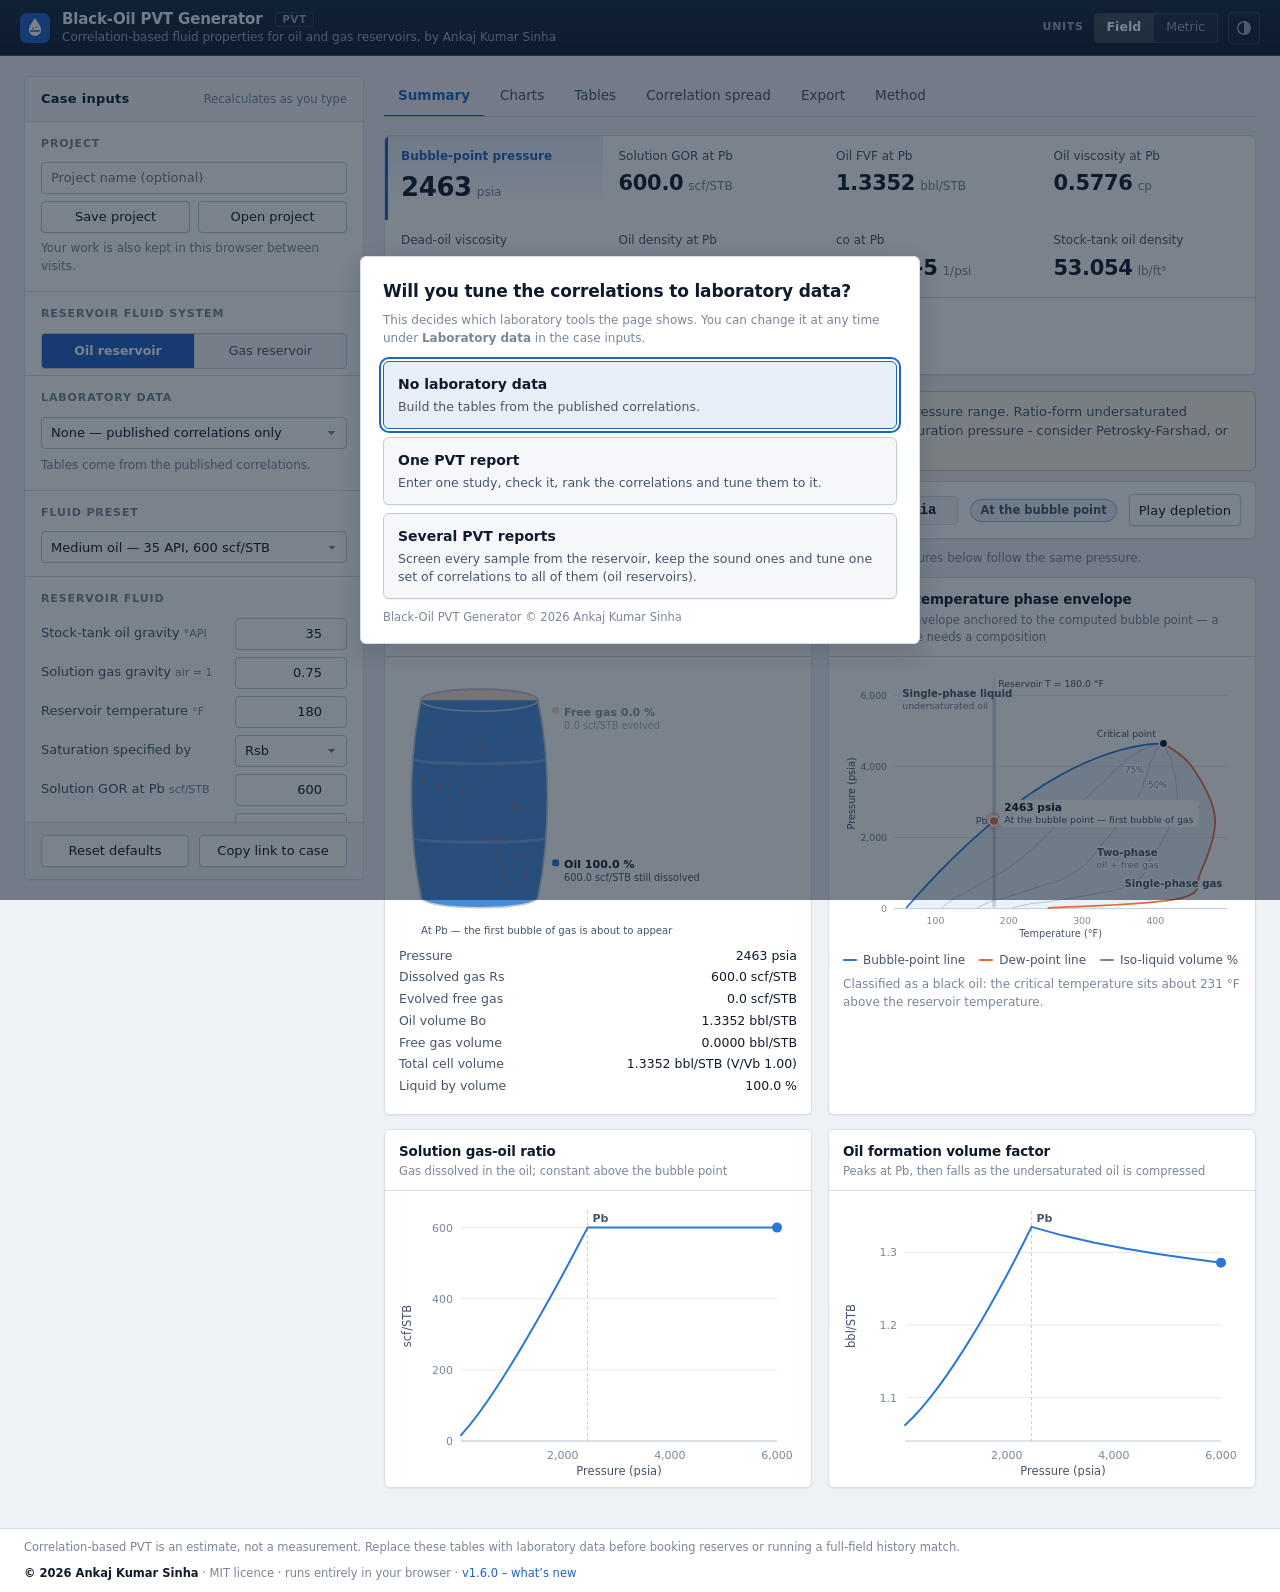
==== commit e7cb9156: "PDF report export: executive summary, key plots and calculations The Export tab gains a "PDF report " ====
--- a/pvt/index.html
+++ b/pvt/index.html
@@ -394,12 +394,27 @@
             <option value="cmg" id="optCmg">CMG IMEX (.dat)</option>
             <option value="csv">CSV property table</option>
             <option value="json">JSON model</option>
+            <option value="pdf">PDF report (.pdf)</option>
           </select></div>
-        <div class="field"><label for="fmtUnits">Deck units</label>
+        <div class="field"><label for="fmtUnits" id="fmtUnitsLabel">Deck units</label>
           <select id="fmtUnits"><option value="field" selected>FIELD</option><option value="metric">METRIC / SI</option></select></div>
         <button type="button" class="primary" id="btnDownload">Download</button>
         <button type="button" id="btnCopy">Copy to clipboard</button>
         <span id="copyStatus" class="hint" role="status"></span>
+      </div>
+      <div class="pdf-opts" id="pdfOpts" hidden>
+        <p class="hint">A report for a reader who will not open the tool: an executive summary written from the current case, the key results, the inputs and correlations, the quality checks, the tuning when it is applied, the key plots, worked calculations with the numbers substituted and the full property table. The project name in the case inputs goes on the cover.</p>
+        <div class="export-bar">
+          <div class="field"><label for="pdfTitle">Report title</label>
+            <input type="text" id="pdfTitle" maxlength="90" placeholder="PVT Study Report"></div>
+          <div class="field"><label for="pdfAuthor">Prepared by</label>
+            <input type="text" id="pdfAuthor" maxlength="90" placeholder="(optional)"></div>
+        </div>
+        <div class="pdf-sections" role="group" aria-label="Report sections">
+          <label class="switch"><input type="checkbox" id="pdfPlots" checked> Key plots</label>
+          <label class="switch"><input type="checkbox" id="pdfCalcs" checked> Key calculations and property table</label>
+          <label class="switch"><input type="checkbox" id="pdfMethod" checked> Method and limitations</label>
+        </div>
       </div>
       <pre class="preview" id="exportPreview" tabindex="0"></pre>
     </section>
@@ -491,7 +506,7 @@
 <footer class="foot">
   <div class="foot-inner">
     <span>Correlation-based PVT is an estimate, not a measurement. Replace these tables with laboratory data before booking reserves or running a full-field history match.</span>
-    <span class="foot-meta"><strong class="foot-copy">&copy; 2026 Ankaj Kumar Sinha</strong> &middot; MIT licence &middot; runs entirely in your browser &middot; <a href="https://github.com/authorankaj-glitch/Black-Oil-PVT-Generator/blob/main/CHANGELOG.md" target="_blank" rel="noopener" title="What's new in this version">v1.5.0 &ndash; what&rsquo;s new</a></span>
+    <span class="foot-meta"><strong class="foot-copy">&copy; 2026 Ankaj Kumar Sinha</strong> &middot; MIT licence &middot; runs entirely in your browser &middot; <a href="https://github.com/authorankaj-glitch/Black-Oil-PVT-Generator/blob/main/CHANGELOG.md" target="_blank" rel="noopener" title="What's new in this version">v1.6.0 &ndash; what&rsquo;s new</a></span>
   </div>
 </footer>
 
@@ -504,6 +519,7 @@
 <script src="js/gas-reports.js"></script>
 <script src="js/project.js"></script>
 <script src="js/export.js"></script>
+<script src="js/report-pdf.js"></script>
 <script src="js/charts.js"></script>
 <script src="js/fluid-state.js"></script>
 <script src="js/visuals.js"></script>
--- a/pvt/css/app.css
+++ b/pvt/css/app.css
@@ -438,6 +438,13 @@
 .export-bar { display: flex; gap: 10px; flex-wrap: wrap; align-items: end; margin-bottom: 12px; }
 .export-bar .field { margin: 0; grid-template-columns: 1fr; width: 200px; gap: 4px; }
 .export-bar .field > label { font-size: 11px; font-weight: 600; letter-spacing: 0.05em; text-transform: uppercase; color: var(--text-muted); }
+/* PDF report options in the Export tab */
+.pdf-opts { margin: 0 0 12px; padding: 12px 14px; border: 1px solid var(--grid); border-radius: 8px; background: var(--surface-2); }
+.pdf-opts .hint { margin: 0 0 10px; }
+.pdf-opts .export-bar { margin-bottom: 10px; }
+.pdf-opts .export-bar .field { width: 260px; }
+.pdf-sections { display: flex; flex-wrap: wrap; gap: 8px 20px; }
+.pdf-sections .switch { font-size: 13px; }
 pre.preview {
   background: var(--surface-2); border: 1px solid var(--border); border-radius: var(--radius);
   padding: 14px 16px; overflow: auto; max-height: 62vh; font-family: var(--mono);
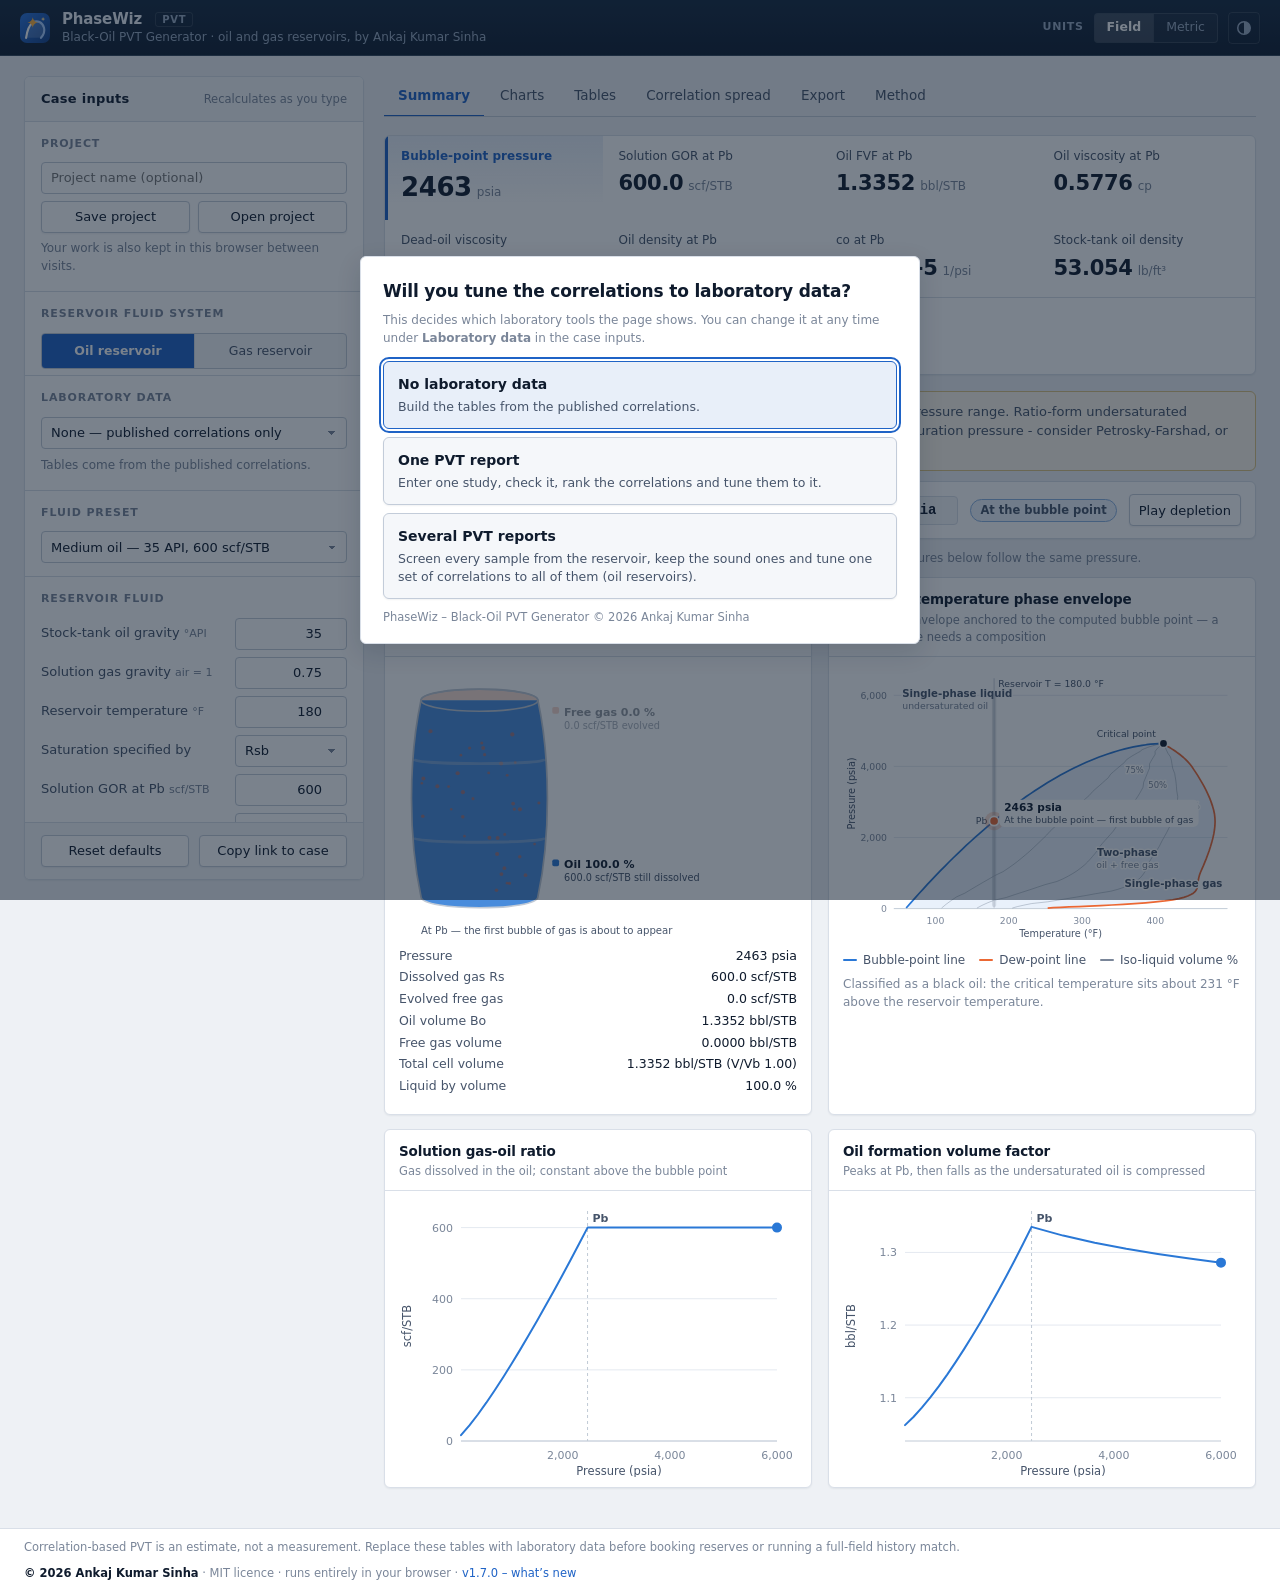
==== commit d2331a4d: "Rename to PhaseWiz with a new logo (v1.7.0) - The tool is PhaseWiz, with "Black-Oil PVT Generator" a" ====
--- a/pvt/index.html
+++ b/pvt/index.html
@@ -4,22 +4,30 @@
 <meta charset="utf-8">
 <meta name="author" content="Ankaj Kumar Sinha">
 <meta name="viewport" content="width=device-width, initial-scale=1">
-<title>Black-Oil PVT Generator</title>
-<meta name="description" content="Interactive PVT correlation generator for oil reservoirs and gas reservoirs (dry gas and wet gas) plus formation water, with simulator-ready export.">
+<title>PhaseWiz – Black-Oil PVT Generator</title>
+<meta name="description" content="PhaseWiz: interactive PVT correlation generator for oil reservoirs and gas reservoirs (dry gas and wet gas) plus formation water, with simulator-ready export.">
+<link rel="icon" type="image/svg+xml" href="favicon.svg">
 <link rel="stylesheet" href="css/app.css">
 </head>
 <body>
 <header class="topbar">
   <div class="brand">
     <svg class="brand-mark" viewBox="0 0 32 32" aria-hidden="true" focusable="false">
-      <rect width="32" height="32" rx="7" fill="#1f63c6"/>
-      <path d="M16 5.5c-3.6 5-6.5 8.9-6.5 12.6a6.5 6.5 0 0 0 13 0C22.5 14.4 19.6 10.5 16 5.5z" fill="#ffffff"/>
-      <path d="M11.6 19.2h8.8" stroke="#1f63c6" stroke-width="1.6" stroke-linecap="round"/>
-      <circle cx="14" cy="16.4" r="1" fill="#eb6834"/><circle cx="17.6" cy="14.6" r="0.8" fill="#eb6834"/>
+      <defs>
+        <linearGradient id="pwBg" x1="0" y1="0" x2="1" y2="1">
+          <stop offset="0" stop-color="#2a74de"/><stop offset="1" stop-color="#143f86"/>
+        </linearGradient>
+      </defs>
+      <rect width="32" height="32" rx="7.5" fill="url(#pwBg)"/>
+      <path d="M6.5 26.5C7.6 19 9.6 13 13.6 10.2C18.5 7 24 10 25.6 15.8C26.6 19.6 25 23.6 22.4 26.5Z" fill="#ffffff" fill-opacity="0.16"/>
+      <path d="M6.5 26.5C7.6 19 9.6 13 13.6 10.2" fill="none" stroke="#ffffff" stroke-width="2.3" stroke-linecap="round"/>
+      <path d="M13.6 10.2C18.5 7 24 10 25.6 15.8C26.6 19.6 25 23.6 22.4 26.5" fill="none" stroke="#a9ccff" stroke-width="2.3" stroke-linecap="round"/>
+      <path d="M13.6 4.6Q14.3 9.5 19.2 10.2Q14.3 10.9 13.6 15.8Q12.9 10.9 8 10.2Q12.9 9.5 13.6 4.6Z" fill="#ffb13d"/>
+      <path d="M24.6 4.2Q24.9 6.1 26.8 6.4Q24.9 6.7 24.6 8.6Q24.3 6.7 22.4 6.4Q24.3 6.1 24.6 4.2Z" fill="#ffd98f"/>
     </svg>
     <div class="brand-text">
-      <h1>Black-Oil PVT Generator <span class="brand-tag">PVT</span></h1>
-      <span class="brand-sub">Correlation-based fluid properties for oil and gas reservoirs, by Ankaj Kumar Sinha</span>
+      <h1>PhaseWiz <span class="brand-tag">PVT</span></h1>
+      <span class="brand-sub">Black-Oil PVT Generator &middot; oil and gas reservoirs, by Ankaj Kumar Sinha</span>
     </div>
   </div>
   <div class="topbar-actions">
@@ -387,6 +395,36 @@
     </section>
 
     <section id="panel-export" role="tabpanel" aria-labelledby="tab-export" hidden>
+      <!-- PDF report: its own panel and button, not an entry in the Format list -->
+      <div class="pdf-opts" id="pdfOpts" role="group" aria-labelledby="pdfHead">
+        <div class="pdf-head">
+          <div>
+            <h3 id="pdfHead">PDF report</h3>
+            <p class="hint">A report for a reader who will not open the tool: an executive summary written from the current case, the key results, the inputs and correlations, the quality checks, the tuning when it is applied, the key plots, worked calculations with the numbers substituted and the full property table. The project name in the case inputs goes on the cover.</p>
+          </div>
+          <button type="button" class="primary pdf-btn" id="btnPdf">Download PDF report</button>
+        </div>
+        <div class="export-bar">
+          <div class="field"><label for="pdfTitle">Report title</label>
+            <input type="text" id="pdfTitle" maxlength="90" placeholder="PVT Study Report"></div>
+          <div class="field"><label for="pdfAuthor">Prepared by</label>
+            <input type="text" id="pdfAuthor" maxlength="90" placeholder="(optional)"></div>
+          <div class="field narrow"><label for="pdfUnits">Report units</label>
+            <select id="pdfUnits"><option value="field" selected>FIELD</option><option value="metric">METRIC / SI</option></select></div>
+        </div>
+        <div class="pdf-sections" role="group" aria-label="Report sections">
+          <label class="switch"><input type="checkbox" id="pdfPlots" checked> Key plots</label>
+          <label class="switch"><input type="checkbox" id="pdfCalcs" checked> Key calculations and property table</label>
+          <label class="switch"><input type="checkbox" id="pdfMethod" checked> Method and limitations</label>
+          <span id="pdfStatus" class="hint" role="status"></span>
+        </div>
+        <details class="pdf-outline">
+          <summary>Report contents</summary>
+          <pre class="preview" id="pdfOutline" tabindex="0"></pre>
+        </details>
+      </div>
+
+      <h3 class="export-head">Simulator decks and data</h3>
       <div class="export-bar">
         <div class="field"><label for="fmtSel">Format</label>
           <select id="fmtSel">
@@ -394,7 +432,6 @@
             <option value="cmg" id="optCmg">CMG IMEX (.dat)</option>
             <option value="csv">CSV property table</option>
             <option value="json">JSON model</option>
-            <option value="pdf">PDF report (.pdf)</option>
           </select></div>
         <div class="field"><label for="fmtUnits" id="fmtUnitsLabel">Deck units</label>
           <select id="fmtUnits"><option value="field" selected>FIELD</option><option value="metric">METRIC / SI</option></select></div>
@@ -402,27 +439,13 @@
         <button type="button" id="btnCopy">Copy to clipboard</button>
         <span id="copyStatus" class="hint" role="status"></span>
       </div>
-      <div class="pdf-opts" id="pdfOpts" hidden>
-        <p class="hint">A report for a reader who will not open the tool: an executive summary written from the current case, the key results, the inputs and correlations, the quality checks, the tuning when it is applied, the key plots, worked calculations with the numbers substituted and the full property table. The project name in the case inputs goes on the cover.</p>
-        <div class="export-bar">
-          <div class="field"><label for="pdfTitle">Report title</label>
-            <input type="text" id="pdfTitle" maxlength="90" placeholder="PVT Study Report"></div>
-          <div class="field"><label for="pdfAuthor">Prepared by</label>
-            <input type="text" id="pdfAuthor" maxlength="90" placeholder="(optional)"></div>
-        </div>
-        <div class="pdf-sections" role="group" aria-label="Report sections">
-          <label class="switch"><input type="checkbox" id="pdfPlots" checked> Key plots</label>
-          <label class="switch"><input type="checkbox" id="pdfCalcs" checked> Key calculations and property table</label>
-          <label class="switch"><input type="checkbox" id="pdfMethod" checked> Method and limitations</label>
-        </div>
-      </div>
       <pre class="preview" id="exportPreview" tabindex="0"></pre>
     </section>
 
     <section id="panel-notes" role="tabpanel" aria-labelledby="tab-notes" hidden>
       <div class="panel doc">
         <div class="about-card">
-          <strong>Black-Oil PVT Generator</strong>
+          <strong>PhaseWiz &ndash; Black-Oil PVT Generator</strong>
           <span>Designed and developed by Ankaj Kumar Sinha. &copy; 2026 Ankaj Kumar Sinha, released under the MIT licence. Source: <a href="https://github.com/authorankaj-glitch/Black-Oil-PVT-Generator" target="_blank" rel="noopener">github.com/authorankaj-glitch/Black-Oil-PVT-Generator</a>. Please cite the tool and its author when you use its tables in a report.</span>
         </div>
         <h2>What this tool does</h2>
@@ -500,13 +523,13 @@
     <button type="button" data-mode="one"><strong>One PVT report</strong><span>Enter one study, check it, rank the correlations and tune them to it.</span></button>
     <button type="button" data-mode="several"><strong>Several PVT reports</strong><span>Screen every sample from the reservoir, keep the sound ones and tune one set of correlations to all of them (oil reservoirs).</span></button>
   </div>
-  <p class="mode-dialog-foot">Black-Oil PVT Generator &copy; 2026 Ankaj Kumar Sinha</p>
+  <p class="mode-dialog-foot">PhaseWiz &ndash; Black-Oil PVT Generator &copy; 2026 Ankaj Kumar Sinha</p>
 </dialog>
 
 <footer class="foot">
   <div class="foot-inner">
     <span>Correlation-based PVT is an estimate, not a measurement. Replace these tables with laboratory data before booking reserves or running a full-field history match.</span>
-    <span class="foot-meta"><strong class="foot-copy">&copy; 2026 Ankaj Kumar Sinha</strong> &middot; MIT licence &middot; runs entirely in your browser &middot; <a href="https://github.com/authorankaj-glitch/Black-Oil-PVT-Generator/blob/main/CHANGELOG.md" target="_blank" rel="noopener" title="What's new in this version">v1.6.0 &ndash; what&rsquo;s new</a></span>
+    <span class="foot-meta"><strong class="foot-copy">&copy; 2026 Ankaj Kumar Sinha</strong> &middot; MIT licence &middot; runs entirely in your browser &middot; <a href="https://github.com/authorankaj-glitch/Black-Oil-PVT-Generator/blob/main/CHANGELOG.md" target="_blank" rel="noopener" title="What's new in this version">v1.7.0 &ndash; what&rsquo;s new</a></span>
   </div>
 </footer>
 
--- a/pvt/css/app.css
+++ b/pvt/css/app.css
@@ -438,9 +438,18 @@
 .export-bar { display: flex; gap: 10px; flex-wrap: wrap; align-items: end; margin-bottom: 12px; }
 .export-bar .field { margin: 0; grid-template-columns: 1fr; width: 200px; gap: 4px; }
 .export-bar .field > label { font-size: 11px; font-weight: 600; letter-spacing: 0.05em; text-transform: uppercase; color: var(--text-muted); }
-/* PDF report options in the Export tab */
-.pdf-opts { margin: 0 0 12px; padding: 12px 14px; border: 1px solid var(--grid); border-radius: 8px; background: var(--surface-2); }
+/* PDF report: its own panel with its own button, above the deck exports */
+.pdf-opts { margin: 0 0 18px; padding: 12px 14px; border: 1px solid var(--grid); border-radius: 8px; background: var(--surface-2); }
 .pdf-opts .hint { margin: 0 0 10px; }
+.pdf-head { display: flex; gap: 16px; align-items: flex-start; justify-content: space-between; }
+.pdf-head h3, .export-head { margin: 0 0 6px; font-size: 15px; }
+.pdf-head .hint { max-width: 72ch; }
+.pdf-btn { flex: none; white-space: nowrap; }
+.pdf-opts .export-bar .field.narrow { width: 160px; }
+.pdf-outline { margin-top: 10px; }
+.pdf-outline summary { cursor: pointer; font-size: 13px; color: var(--text-muted); }
+.pdf-outline pre.preview { margin: 8px 0 0; max-height: 40vh; }
+@media (max-width: 640px) { .pdf-head { flex-direction: column; } .pdf-btn { width: 100%; } }
 .pdf-opts .export-bar { margin-bottom: 10px; }
 .pdf-opts .export-bar .field { width: 260px; }
 .pdf-sections { display: flex; flex-wrap: wrap; gap: 8px 20px; }
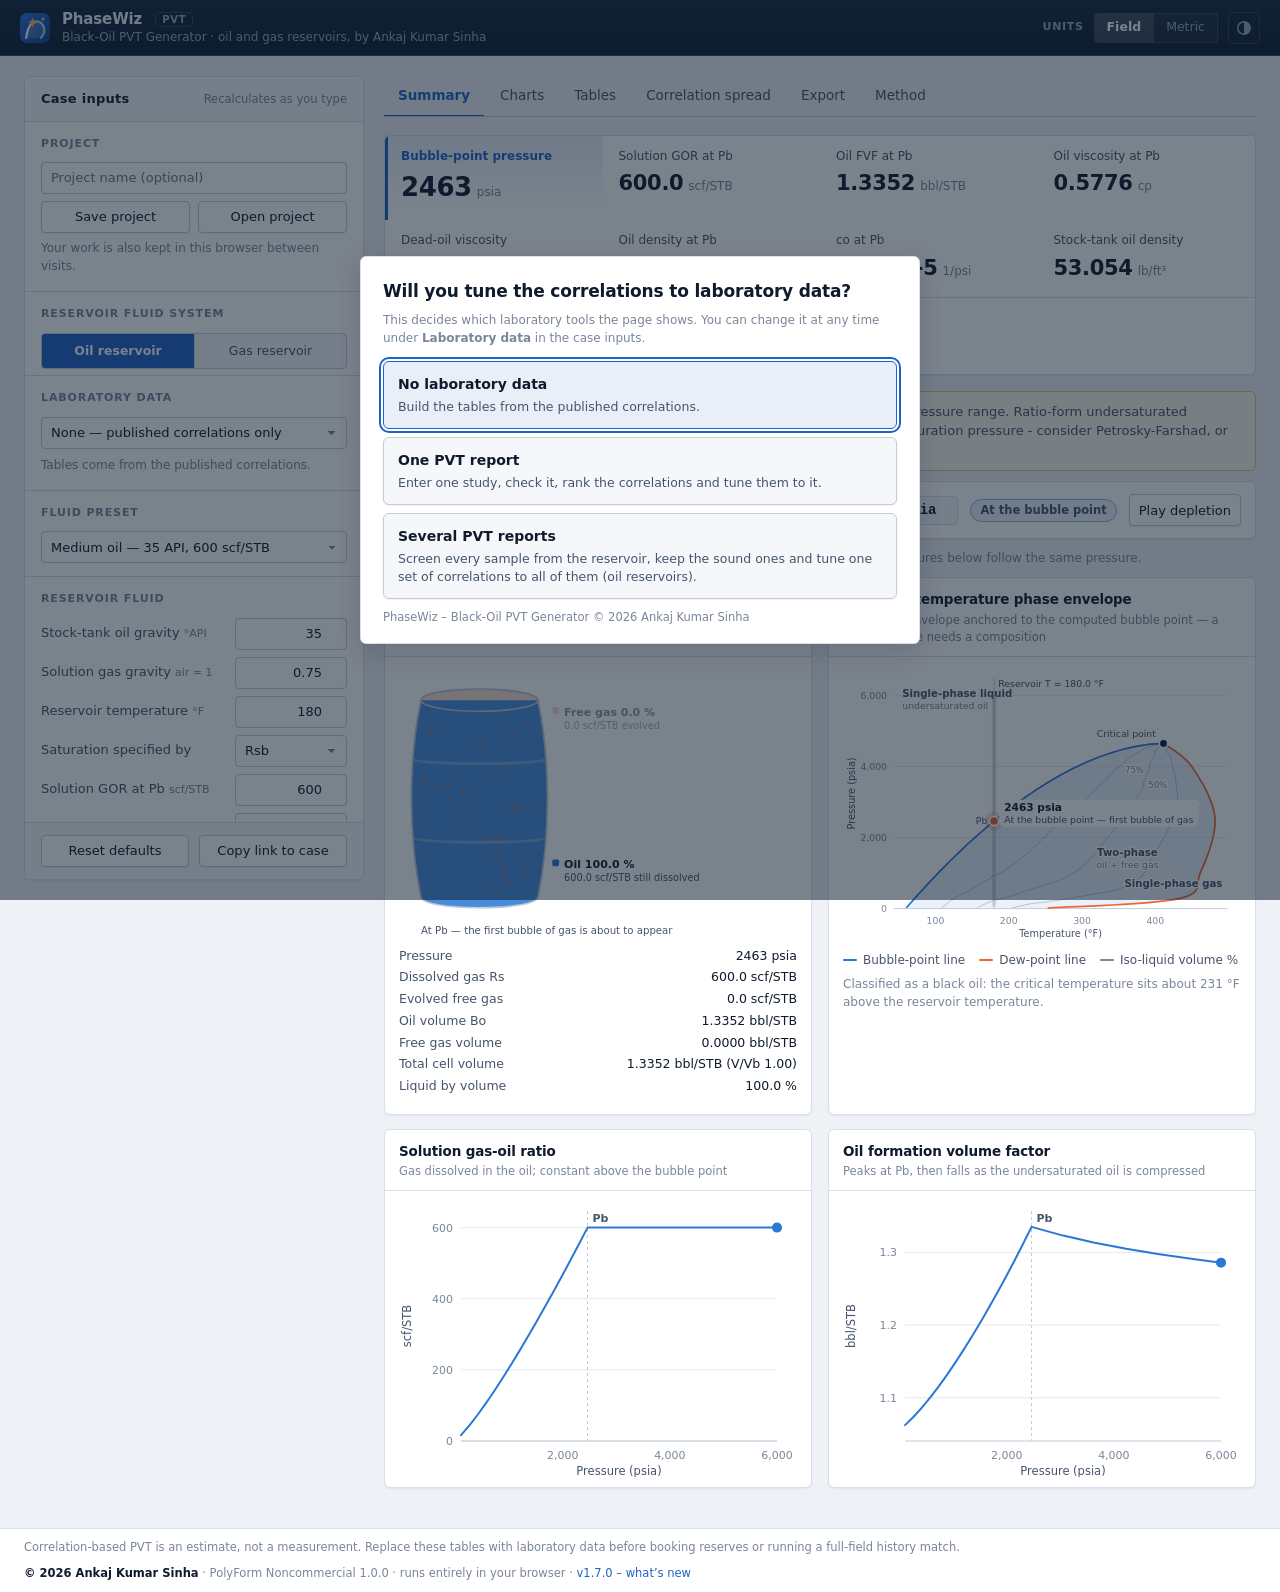
==== commit c7938404: "Licence: PolyForm Noncommercial 1.0.0 (was MIT) - LICENSE is the PolyForm Noncommercial License 1.0." ====
--- a/pvt/index.html
+++ b/pvt/index.html
@@ -446,7 +446,7 @@
       <div class="panel doc">
         <div class="about-card">
           <strong>PhaseWiz &ndash; Black-Oil PVT Generator</strong>
-          <span>Designed and developed by Ankaj Kumar Sinha. &copy; 2026 Ankaj Kumar Sinha, released under the MIT licence. Source: <a href="https://github.com/authorankaj-glitch/Black-Oil-PVT-Generator" target="_blank" rel="noopener">github.com/authorankaj-glitch/Black-Oil-PVT-Generator</a>. Please cite the tool and its author when you use its tables in a report.</span>
+          <span>Designed and developed by Ankaj Kumar Sinha. &copy; 2026 Ankaj Kumar Sinha, released under the <a href="https://polyformproject.org/licenses/noncommercial/1.0.0/" target="_blank" rel="noopener">PolyForm Noncommercial License 1.0.0</a>: free for personal, research, educational and other noncommercial use; commercial use needs a separate licence from the author. Source: <a href="https://github.com/authorankaj-glitch/Black-Oil-PVT-Generator" target="_blank" rel="noopener">github.com/authorankaj-glitch/Black-Oil-PVT-Generator</a>. Please cite the tool and its author when you use its tables in a report.</span>
         </div>
         <h2>What this tool does</h2>
         <p class="hint">It builds a consistent black-oil PVT model from routine field inputs &mdash; stock-tank oil gravity, separator gas gravity, reservoir temperature and either the solution GOR or the bubble-point pressure &mdash; and writes it out in the formats reservoir simulators read.</p>
@@ -529,7 +529,7 @@
 <footer class="foot">
   <div class="foot-inner">
     <span>Correlation-based PVT is an estimate, not a measurement. Replace these tables with laboratory data before booking reserves or running a full-field history match.</span>
-    <span class="foot-meta"><strong class="foot-copy">&copy; 2026 Ankaj Kumar Sinha</strong> &middot; MIT licence &middot; runs entirely in your browser &middot; <a href="https://github.com/authorankaj-glitch/Black-Oil-PVT-Generator/blob/main/CHANGELOG.md" target="_blank" rel="noopener" title="What's new in this version">v1.7.0 &ndash; what&rsquo;s new</a></span>
+    <span class="foot-meta"><strong class="foot-copy">&copy; 2026 Ankaj Kumar Sinha</strong> &middot; PolyForm Noncommercial 1.0.0 &middot; runs entirely in your browser &middot; <a href="https://github.com/authorankaj-glitch/Black-Oil-PVT-Generator/blob/main/CHANGELOG.md" target="_blank" rel="noopener" title="What's new in this version">v1.7.0 &ndash; what&rsquo;s new</a></span>
   </div>
 </footer>
 
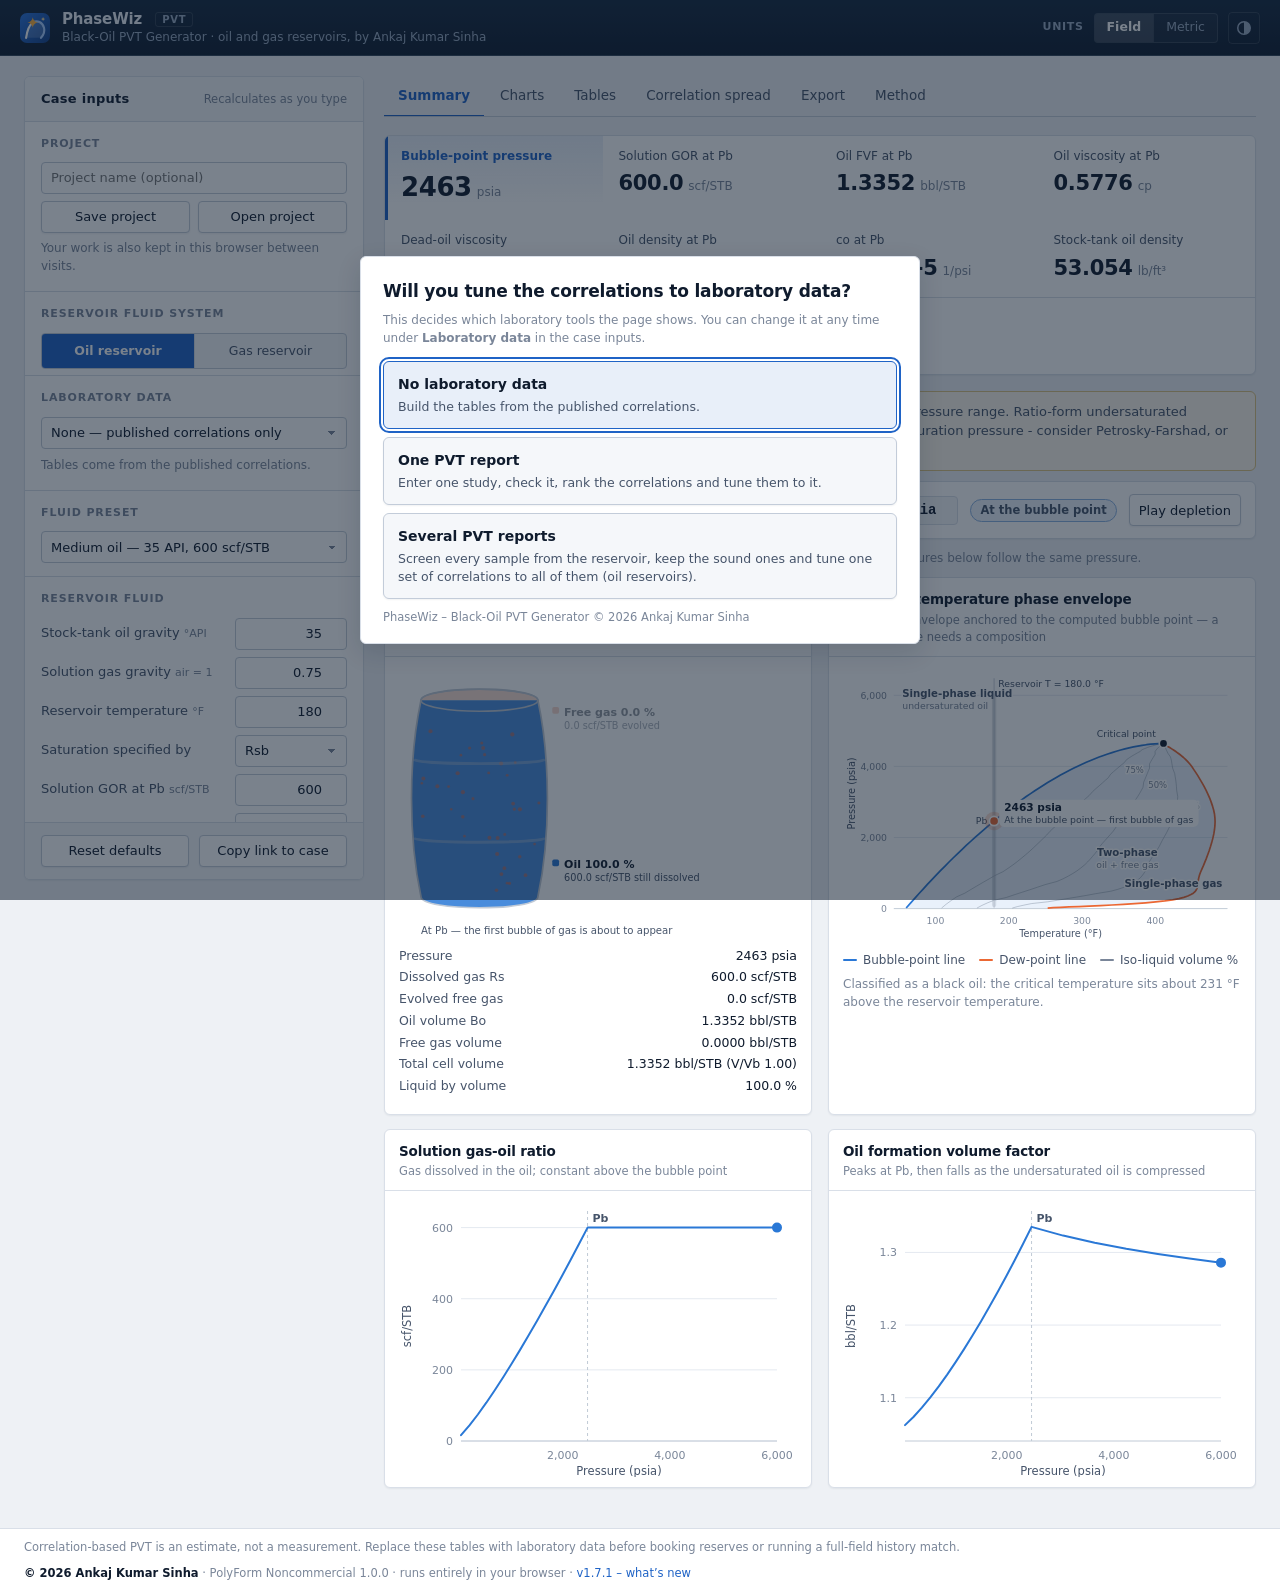
==== commit 0ff6d91b: "Always load the current release: version-tag scripts and styles (v1.7.1) After the PhaseWiz release " ====
--- a/pvt/index.html
+++ b/pvt/index.html
@@ -6,8 +6,8 @@
 <meta name="viewport" content="width=device-width, initial-scale=1">
 <title>PhaseWiz – Black-Oil PVT Generator</title>
 <meta name="description" content="PhaseWiz: interactive PVT correlation generator for oil reservoirs and gas reservoirs (dry gas and wet gas) plus formation water, with simulator-ready export.">
-<link rel="icon" type="image/svg+xml" href="favicon.svg">
-<link rel="stylesheet" href="css/app.css">
+<link rel="icon" type="image/svg+xml" href="favicon.svg?v=1.7.1">
+<link rel="stylesheet" href="css/app.css?v=1.7.1">
 </head>
 <body>
 <header class="topbar">
@@ -529,23 +529,24 @@
 <footer class="foot">
   <div class="foot-inner">
     <span>Correlation-based PVT is an estimate, not a measurement. Replace these tables with laboratory data before booking reserves or running a full-field history match.</span>
-    <span class="foot-meta"><strong class="foot-copy">&copy; 2026 Ankaj Kumar Sinha</strong> &middot; PolyForm Noncommercial 1.0.0 &middot; runs entirely in your browser &middot; <a href="https://github.com/authorankaj-glitch/Black-Oil-PVT-Generator/blob/main/CHANGELOG.md" target="_blank" rel="noopener" title="What's new in this version">v1.7.0 &ndash; what&rsquo;s new</a></span>
+    <span class="foot-meta"><strong class="foot-copy">&copy; 2026 Ankaj Kumar Sinha</strong> &middot; PolyForm Noncommercial 1.0.0 &middot; runs entirely in your browser &middot; <a href="https://github.com/authorankaj-glitch/Black-Oil-PVT-Generator/blob/main/CHANGELOG.md" target="_blank" rel="noopener" title="What's new in this version">v1.7.1 &ndash; what&rsquo;s new</a></span>
   </div>
 </footer>
 
-<script src="js/correlations.js"></script>
-<script src="js/pvt-model.js"></script>
-<script src="js/tuning.js"></script>
-<script src="js/samples.js"></script>
-<script src="js/eos.js"></script>
-<script src="js/reports.js"></script>
-<script src="js/gas-reports.js"></script>
-<script src="js/project.js"></script>
-<script src="js/export.js"></script>
-<script src="js/report-pdf.js"></script>
-<script src="js/charts.js"></script>
-<script src="js/fluid-state.js"></script>
-<script src="js/visuals.js"></script>
-<script src="js/app.js"></script>
+<!-- ?v= is the release number: bump it with the footer version so browsers fetch the new files -->
+<script src="js/correlations.js?v=1.7.1"></script>
+<script src="js/pvt-model.js?v=1.7.1"></script>
+<script src="js/tuning.js?v=1.7.1"></script>
+<script src="js/samples.js?v=1.7.1"></script>
+<script src="js/eos.js?v=1.7.1"></script>
+<script src="js/reports.js?v=1.7.1"></script>
+<script src="js/gas-reports.js?v=1.7.1"></script>
+<script src="js/project.js?v=1.7.1"></script>
+<script src="js/export.js?v=1.7.1"></script>
+<script src="js/report-pdf.js?v=1.7.1"></script>
+<script src="js/charts.js?v=1.7.1"></script>
+<script src="js/fluid-state.js?v=1.7.1"></script>
+<script src="js/visuals.js?v=1.7.1"></script>
+<script src="js/app.js?v=1.7.1"></script>
 </body>
 </html>
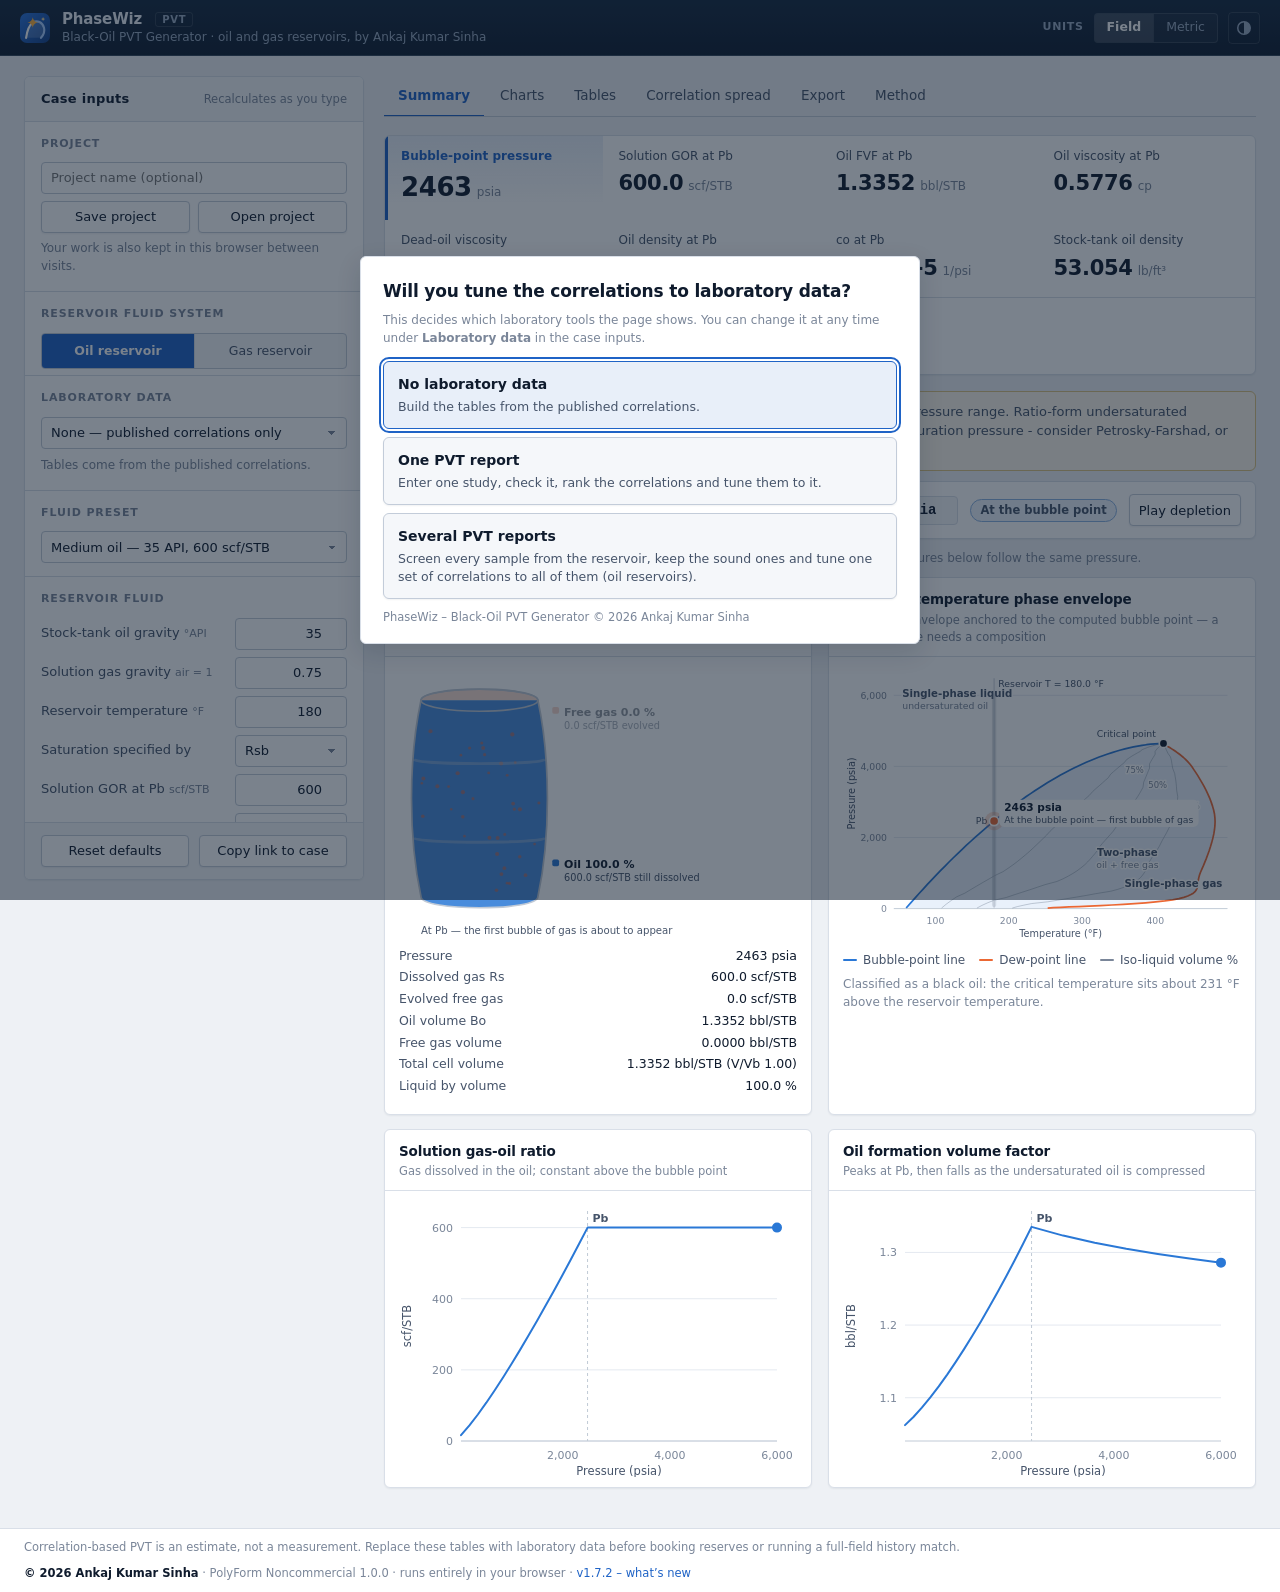
==== commit 2879a0bd: "PDF report: footer no longer overlaps the page number (v1.7.2) The footer credit ("PhaseWiz - Black-" ====
--- a/pvt/index.html
+++ b/pvt/index.html
@@ -6,8 +6,8 @@
 <meta name="viewport" content="width=device-width, initial-scale=1">
 <title>PhaseWiz – Black-Oil PVT Generator</title>
 <meta name="description" content="PhaseWiz: interactive PVT correlation generator for oil reservoirs and gas reservoirs (dry gas and wet gas) plus formation water, with simulator-ready export.">
-<link rel="icon" type="image/svg+xml" href="favicon.svg?v=1.7.1">
-<link rel="stylesheet" href="css/app.css?v=1.7.1">
+<link rel="icon" type="image/svg+xml" href="favicon.svg?v=1.7.2">
+<link rel="stylesheet" href="css/app.css?v=1.7.2">
 </head>
 <body>
 <header class="topbar">
@@ -529,24 +529,24 @@
 <footer class="foot">
   <div class="foot-inner">
     <span>Correlation-based PVT is an estimate, not a measurement. Replace these tables with laboratory data before booking reserves or running a full-field history match.</span>
-    <span class="foot-meta"><strong class="foot-copy">&copy; 2026 Ankaj Kumar Sinha</strong> &middot; PolyForm Noncommercial 1.0.0 &middot; runs entirely in your browser &middot; <a href="https://github.com/authorankaj-glitch/Black-Oil-PVT-Generator/blob/main/CHANGELOG.md" target="_blank" rel="noopener" title="What's new in this version">v1.7.1 &ndash; what&rsquo;s new</a></span>
+    <span class="foot-meta"><strong class="foot-copy">&copy; 2026 Ankaj Kumar Sinha</strong> &middot; PolyForm Noncommercial 1.0.0 &middot; runs entirely in your browser &middot; <a href="https://github.com/authorankaj-glitch/Black-Oil-PVT-Generator/blob/main/CHANGELOG.md" target="_blank" rel="noopener" title="What's new in this version">v1.7.2 &ndash; what&rsquo;s new</a></span>
   </div>
 </footer>
 
 <!-- ?v= is the release number: bump it with the footer version so browsers fetch the new files -->
-<script src="js/correlations.js?v=1.7.1"></script>
-<script src="js/pvt-model.js?v=1.7.1"></script>
-<script src="js/tuning.js?v=1.7.1"></script>
-<script src="js/samples.js?v=1.7.1"></script>
-<script src="js/eos.js?v=1.7.1"></script>
-<script src="js/reports.js?v=1.7.1"></script>
-<script src="js/gas-reports.js?v=1.7.1"></script>
-<script src="js/project.js?v=1.7.1"></script>
-<script src="js/export.js?v=1.7.1"></script>
-<script src="js/report-pdf.js?v=1.7.1"></script>
-<script src="js/charts.js?v=1.7.1"></script>
-<script src="js/fluid-state.js?v=1.7.1"></script>
-<script src="js/visuals.js?v=1.7.1"></script>
-<script src="js/app.js?v=1.7.1"></script>
+<script src="js/correlations.js?v=1.7.2"></script>
+<script src="js/pvt-model.js?v=1.7.2"></script>
+<script src="js/tuning.js?v=1.7.2"></script>
+<script src="js/samples.js?v=1.7.2"></script>
+<script src="js/eos.js?v=1.7.2"></script>
+<script src="js/reports.js?v=1.7.2"></script>
+<script src="js/gas-reports.js?v=1.7.2"></script>
+<script src="js/project.js?v=1.7.2"></script>
+<script src="js/export.js?v=1.7.2"></script>
+<script src="js/report-pdf.js?v=1.7.2"></script>
+<script src="js/charts.js?v=1.7.2"></script>
+<script src="js/fluid-state.js?v=1.7.2"></script>
+<script src="js/visuals.js?v=1.7.2"></script>
+<script src="js/app.js?v=1.7.2"></script>
 </body>
 </html>
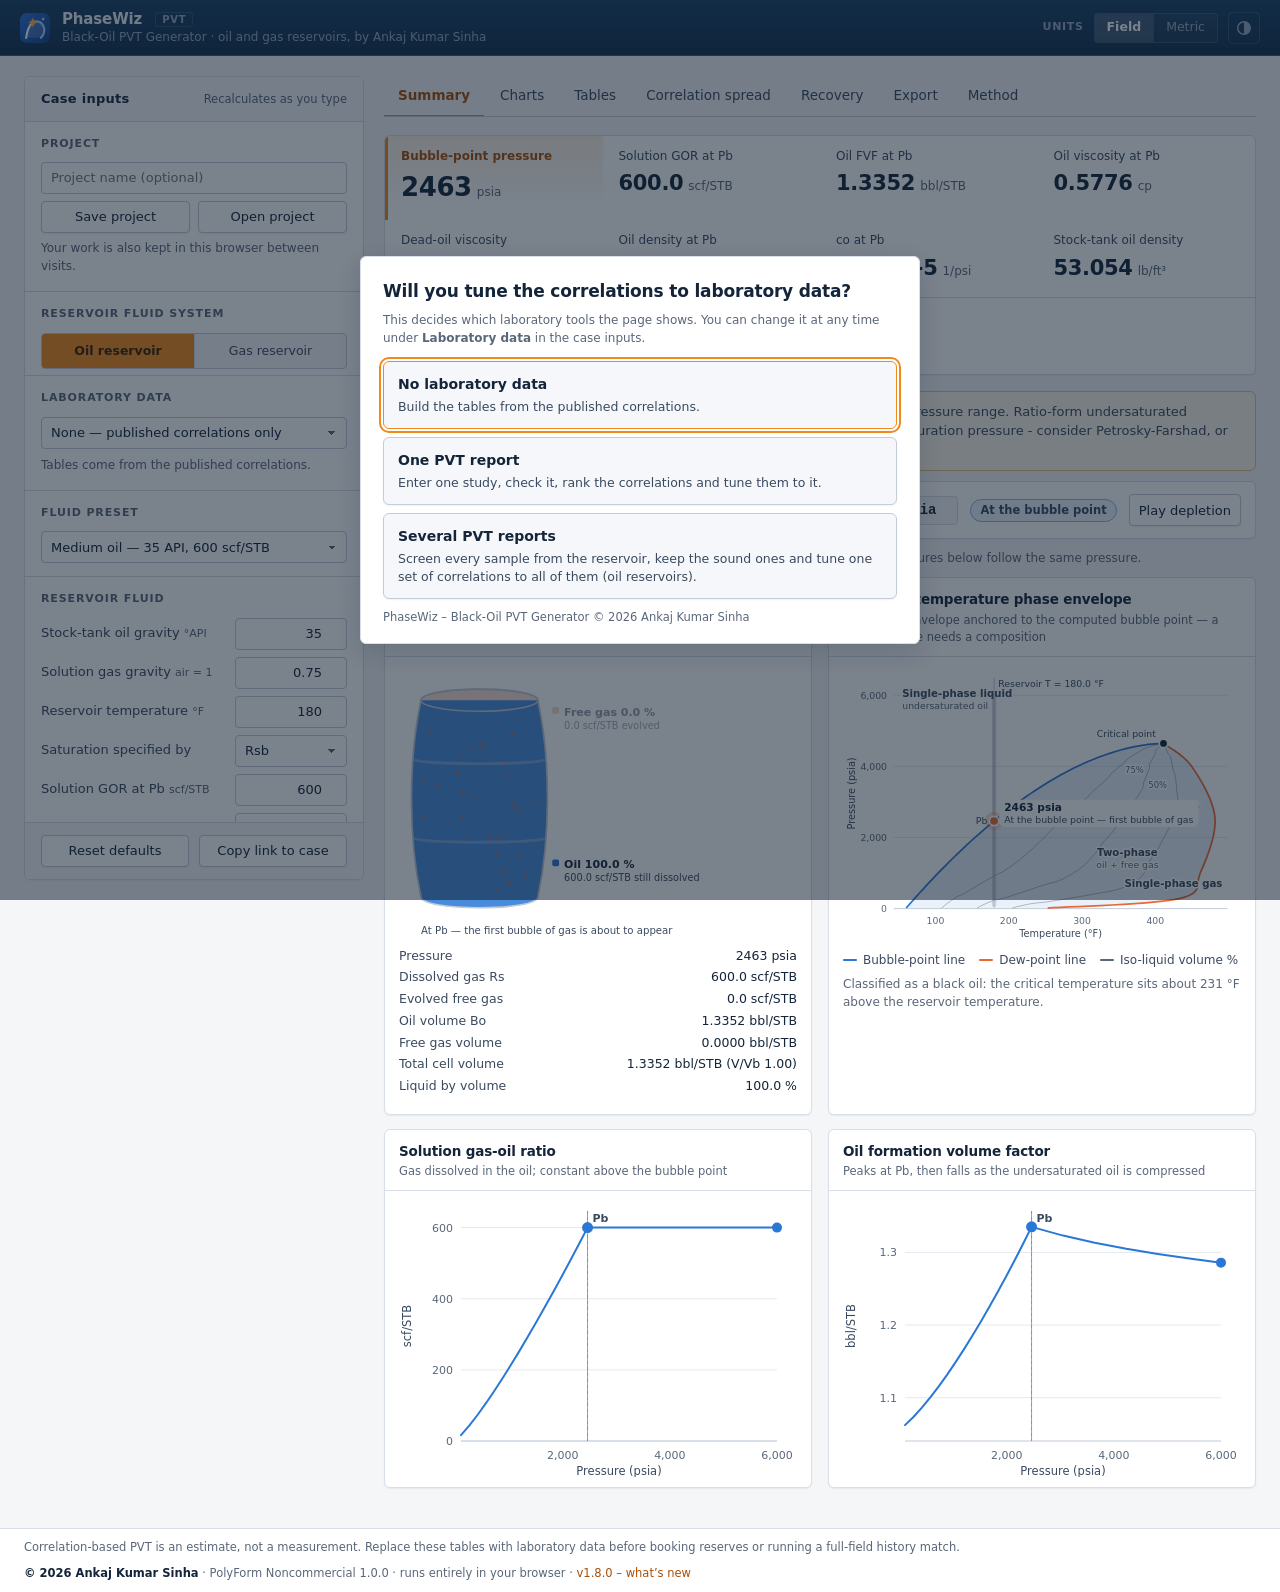
==== commit 6798da2b: "PhaseWiz v1.8.0: mud contamination, Recovery, Samples, Oil and water colours - Oil-based mud contami" ====
--- a/pvt/index.html
+++ b/pvt/index.html
@@ -6,8 +6,8 @@
 <meta name="viewport" content="width=device-width, initial-scale=1">
 <title>PhaseWiz – Black-Oil PVT Generator</title>
 <meta name="description" content="PhaseWiz: interactive PVT correlation generator for oil reservoirs and gas reservoirs (dry gas and wet gas) plus formation water, with simulator-ready export.">
-<link rel="icon" type="image/svg+xml" href="favicon.svg?v=1.7.2">
-<link rel="stylesheet" href="css/app.css?v=1.7.2">
+<link rel="icon" type="image/svg+xml" href="favicon.svg?v=1.8.0">
+<link rel="stylesheet" href="css/app.css?v=1.8.0">
 </head>
 <body>
 <header class="topbar">
@@ -218,7 +218,9 @@
       <button type="button" role="tab" id="tab-tables" aria-controls="panel-tables" aria-selected="false">Tables</button>
       <button type="button" role="tab" id="tab-compare" aria-controls="panel-compare" aria-selected="false">Correlation spread</button>
       <button type="button" role="tab" id="tab-reports" aria-controls="panel-reports" aria-selected="false" hidden>PVT reports &amp; QC</button>
+      <button type="button" role="tab" id="tab-samplecmp" aria-controls="panel-samplecmp" aria-selected="false" hidden>Samples</button>
       <button type="button" role="tab" id="tab-lab" aria-controls="panel-lab" aria-selected="false">Lab data &amp; tuning</button>
+      <button type="button" role="tab" id="tab-recovery" aria-controls="panel-recovery" aria-selected="false">Recovery</button>
       <button type="button" role="tab" id="tab-export" aria-controls="panel-export" aria-selected="false">Export</button>
       <button type="button" role="tab" id="tab-notes" aria-controls="panel-notes" aria-selected="false">Method</button>
     </div>
@@ -263,7 +265,7 @@
     <section id="panel-reports" role="tabpanel" aria-labelledby="tab-reports" hidden>
       <div class="lab-step">
         <h2><span class="step-no">1</span>PVT reports and their tests</h2>
-        <p class="hint" id="repHintTests">Enter each laboratory report as it was issued &mdash; composition, CCE, differential liberation, separator tests and viscosity &mdash; in the units the page shows. Paste a block from a spreadsheet into any cell, or import report files: one CSV per report, several at once. Download the template for the layout; a saved project keeps everything.</p>
+        <p class="hint" id="repHintTests">Enter each laboratory report as it was issued &mdash; composition, CCE, differential liberation, separator tests, viscosity and, for a sample drilled with oil-based mud, the stock-tank oil by carbon number &mdash; in the units the page shows. Paste a block from a spreadsheet into any cell, or import report files: one CSV per report, several at once. Download the template for the layout; a saved project keeps everything.</p>
         <div class="export-bar">
           <button type="button" id="btnRepAdd">Add report</button>
           <button type="button" id="btnRepImport">Import report files</button>
@@ -278,13 +280,13 @@
 
       <div class="lab-step" id="repStepCheck">
         <h2><span class="step-no">2</span>Check and correct</h2>
-        <p class="hint" id="repHintCheck">Every test is checked for internal consistency: bubble points that agree, the CCE Y-function, undersaturated volumes and densities, a stage-by-stage mass balance on the DL, the separator test against the bubble-point density, the composition, the bubble point it gives (Peng-Robinson) and the Hoffman equilibrium plot, the viscosity trends, and finally dB<sub>o</sub>/dp &lt; B<sub>g</sub>dR<sub>s</sub>/dp on the corrected data. Rows that fail are marked in the tables above; untick them or correct them. Choose the corrections here.</p>
+        <p class="hint" id="repHintCheck">Every test is checked for internal consistency: bubble points that agree, the CCE Y-function, undersaturated volumes and densities, a stage-by-stage mass balance on the DL, the separator test against the bubble-point density, the composition, the bubble point it gives (Peng-Robinson) and the Hoffman equilibrium plot, the viscosity trends, the oil-based mud filtrate in the stock-tank oil (skimming and subtraction), and finally dB<sub>o</sub>/dp &lt; B<sub>g</sub>dR<sub>s</sub>/dp on the corrected data. Rows that fail are marked in the tables above; untick them or correct them. Choose the corrections here.</p>
         <div id="repDetail"></div>
       </div>
 
       <div class="lab-step">
         <h2><span class="step-no">3</span>Finalised data</h2>
-        <p class="hint" id="repHintFinal">What the tuning will see, on the separator basis: DL stages corrected with B<sub>ofb</sub>/B<sub>odb</sub> below P<sub>b</sub>, CCE volumes times B<sub>ofb</sub> above it, viscosities on the matching pressures. Accept the report when you are satisfied with it.</p>
+        <p class="hint" id="repHintFinal">What the tuning will see, on the separator basis: DL stages corrected with B<sub>ofb</sub>/B<sub>odb</sub> below P<sub>b</sub>, CCE volumes times B<sub>ofb</sub> above it, viscosities on the matching pressures and, when a mud contamination is found, everything taken back to the clean oil. Accept the report when you are satisfied with it.</p>
         <div id="repFinal"></div>
       </div>
 
@@ -292,6 +294,13 @@
         <h2><span class="step-no">4</span>Send to tuning</h2>
         <div id="repSend"></div>
       </div>
+    </section>
+
+    <section id="panel-samplecmp" role="tabpanel" aria-labelledby="tab-samplecmp" hidden>
+      <p class="hint">Every accepted PVT report of this fluid system side by side, for reference: compositions, key properties, the
+        finalised curves against pressure, phase envelopes and trends with depth. Reports are accepted in step 3 of the
+        <strong>PVT reports &amp; QC</strong> tab; tick the boxes below to also show reports not yet accepted or failing QC.</p>
+      <div id="sampleCmpBody"></div>
     </section>
 
     <section id="panel-lab" role="tabpanel" aria-labelledby="tab-lab" hidden>
@@ -394,6 +403,15 @@
       </div>
     </section>
 
+    <section id="panel-recovery" role="tabpanel" aria-labelledby="tab-recovery" hidden>
+      <div class="notice warn rec-banner" role="note"><span class="icon" aria-hidden="true">!</span>
+        <div><strong>Screening estimates only.</strong> Recovery here comes from the PVT model and a few rock properties that
+          start at typical defaults. It is not a reserves or resources estimate (SPE-PRMS) and not a simulation forecast:
+          there is no geology, no well, no rate and no time. Each result states its method, the PVT values it used, which rock
+          inputs are still defaults, and its assumptions.</div></div>
+      <div id="recoveryBody"></div>
+    </section>
+
     <section id="panel-export" role="tabpanel" aria-labelledby="tab-export" hidden>
       <!-- PDF report: its own panel and button, not an entry in the Format list -->
       <div class="pdf-opts" id="pdfOpts" role="group" aria-labelledby="pdfHead">
@@ -415,6 +433,8 @@
         <div class="pdf-sections" role="group" aria-label="Report sections">
           <label class="switch"><input type="checkbox" id="pdfPlots" checked> Key plots</label>
           <label class="switch"><input type="checkbox" id="pdfCalcs" checked> Key calculations and property table</label>
+          <label class="switch"><input type="checkbox" id="pdfRecovery" checked> Recovery screening</label>
+          <label class="switch"><input type="checkbox" id="pdfSamples" checked> Sample comparison (with laboratory data)</label>
           <label class="switch"><input type="checkbox" id="pdfMethod" checked> Method and limitations</label>
           <span id="pdfStatus" class="hint" role="status"></span>
         </div>
@@ -486,7 +506,10 @@
         <ul class="hint" style="padding-left:18px">
           <li><strong>Oil</strong> &mdash; bubble points agree (CCE, DL, reported); CCE Y-function linear in p; undersaturated c<sub>o</sub> and &rho; = &rho;<sub>b</sub>/(V/V<sub>sat</sub>); DL trends, stage-by-stage density mass balance and B<sub>t</sub>; separator test against the DL and the bubble-point density; composition total, C7+ Watson K, separator gas gravity, Hoffman plot (hydrocarbons) and the Peng&ndash;Robinson bubble point of the composition; viscosity trends; dB<sub>o</sub>/dp &lt; B<sub>g</sub>dR<sub>s</sub>/dp. DL to separator basis by Amyx et al. or the ratio form; CCE volumes times B<sub>ofb</sub> above P<sub>b</sub>; R<sub>s</sub> of the atmospheric DL stage left out of the tuning.</li>
           <li><strong>Gas (dry and wet)</strong> &mdash; composition total, C7+, separator gas gravity and Hoffman plot; the Peng&ndash;Robinson envelope of the well stream (reservoir temperature above the cricondentherm, separator inside it for a wet gas); well-stream gravity from the composition against McCain&rsquo;s recombination; laboratory against producing CGR; liquid dropout at reservoir temperature (a condensate); measured z against z from the composition (Kay, Kesler&ndash;Lee C7+, Wichert&ndash;Aziz, DAK); p&middot;V/z constant along the CCE; viscosity against Lee&ndash;Gonzalez&ndash;Eakin. The finalised data is z and gas viscosity against pressure, with the fluid description for the case inputs.</li>
+          <li><strong>Oil-based mud contamination</strong> &mdash; from the stock-tank oil composition by carbon number (wt %). <em>Skimming</em>: ln x<sub>n</sub> of a clean oil is a straight line in carbon number; the line is fitted outside the filtrate hump and the excess above it is the filtrate. <em>Subtraction</em>: the filtrate composition is removed in the proportion that makes the cleaned C8+ profile straightest. Correction, with v<sub>F</sub> = c&nbsp;&gamma;<sub>o</sub>/&gamma;<sub>F</sub> the filtrate volume fraction of the stock-tank oil: R<sub>s</sub>&prime; = R<sub>s</sub>/(1 &minus; v<sub>F</sub>); B<sub>o</sub>&prime; = (B<sub>o</sub> &minus; v<sub>F</sub>B<sub>F</sub>)/(1 &minus; v<sub>F</sub>); &gamma;<sub>o</sub>&prime; by volume mixing; dead-oil viscosity by Arrhenius blending; the bubble point by a Peng&ndash;Robinson flash of the cleaned composition (C1&ndash;C7+ interaction regressed to the measured P<sub>b</sub>) or by the Standing ratio. Saturated rows are stretched in pressure to the clean P<sub>b</sub>, undersaturated rows shifted. Under 5 wt % passes, 5&ndash;10 wt % warns, above 10 wt % fails.</li>
         </ul>
+        <h3>Comparing samples (Samples tab)</h3>
+        <p>The accepted reports of the fluid system side by side: composition by component (normalised to 100 mol %), stock-tank oil by carbon number where entered, a key-properties table from each report's finalised data, the finalised curves against pressure, Peng&ndash;Robinson phase envelopes from each composition (C1&ndash;C7+ interaction matched to the report's bubble point for oil), and trends with depth. The trend charts draw a least-squares line through the samples shown and name any sample more than two standard deviations off it &mdash; a prompt to check that sample, or a sign of compartments or a compositional gradient, not a verdict.</p>
         <h3>Tuning to laboratory data</h3>
         <p class="hint">On the <em>Lab data &amp; tuning</em> tab, measured values regress one multiplier per property, in the order the properties depend on each other. Each fit minimises the AARE of its own property over its own points; the published correlation (multiplier 1) is always a candidate, so tuning never worsens the fit.</p>
         <ol class="hint" style="padding-left:18px">
@@ -498,6 +521,16 @@
         </ol>
         <p class="hint">The multipliers and the fit before and after tuning are written into the header of every exported deck.</p>
 
+        <h3>How recovery is estimated (Recovery tab)</h3>
+        <p>Screening recovery factors driven by the PVT model, with a few rock properties that start at typical defaults (Swi 0.20, Sgc 0.05, Sorg 0.15, Sorw 0.25, Sgr 0.25, Corey exponents 2, abandonment at 10&nbsp;% of the initial pressure). Every default can be overridden, every result says which inputs it used and whether each is still a default, and the summary shades the range each default spans. <strong>These are not reserves or resources (SPE-PRMS) and not a simulation forecast</strong>: there is no geology, no well, no rate and no time.</p>
+        <ul>
+          <li><strong>Expansion above the bubble point</strong> &mdash; RF = [(B<sub>o</sub> &minus; B<sub>oi</sub>) + B<sub>oi</sub>(c<sub>w</sub>S<sub>wi</sub> + c<sub>f</sub>)(p<sub>i</sub> &minus; p)/(1 &minus; S<sub>wi</sub>)] / B<sub>o</sub>. Usually a few per cent.</li>
+          <li><strong>Solution-gas drive</strong> (Muskat, 1945) &mdash; one tank at uniform pressure from P<sub>b</sub> to abandonment: dS<sub>o</sub>/dp from B<sub>o</sub>, R<sub>s</sub>, B<sub>g</sub>, &mu;<sub>o</sub>/&mu;<sub>g</sub> and Corey k<sub>rg</sub>/k<sub>ro</sub>, integrated by Runge&ndash;Kutta. Gives recovery, producing GOR and gas saturation against pressure. No gas cap, no gravity segregation, no aquifer.</li>
+          <li><strong>Water drive</strong> (Buckley&ndash;Leverett, 1942; Welge, 1952) &mdash; fractional flow from &mu;<sub>o</sub>/&mu;<sub>w</sub> at the stated pressure and Corey water&ndash;oil curves; the Welge tangent gives breakthrough and the displacement efficiency E<sub>d</sub> at the economic water cut. E<sub>d</sub> assumes complete sweep: field recovery is E<sub>d</sub> &times; sweep efficiency, which depends on geology and wells and is not estimated.</li>
+          <li><strong>Gas reservoirs</strong> &mdash; volumetric depletion RF = 1 &minus; (p/z)/(p<sub>i</sub>/z<sub>i</sub>) with z from the PVT model; water drive with trapped gas RF = 1 &minus; (B<sub>gi</sub>/B<sub>g</sub>)(S<sub>gr</sub>/S<sub>gi</sub>).</li>
+          <li><strong>API cross-check</strong> (Arps et al., 1967) &mdash; regression of 1960s field data for solution-gas and water-drive recovery; needs porosity and permeability (defaults 0.20 and 100&nbsp;mD) and has wide scatter, so it is shown as indicative only.</li>
+          <li><strong>When not to use it</strong> &mdash; a gas cap, strong or partial aquifer support during depletion, gravity drainage, heavy oil under thermal or chemical recovery, near-critical or condensate fluids, and any decision that needs reserves.</li>
+        </ul>
         <h3>Limitations worth stating in a report</h3>
         <ul class="hint" style="padding-left:18px">
           <li>Correlations carry 5&ndash;20% uncertainty on B<sub>o</sub> and R<sub>s</sub>, and more on viscosity. Check the <em>Correlation spread</em> tab before trusting a single number.</li>
@@ -506,10 +539,11 @@
           <li>Each correlation carries the published applicability range of the data it was fitted to; inputs outside it raise a QC warning on the Summary tab.</li>
           <li>Tuning adjusts one multiplier per property; it bends a correlation towards the data but cannot change the shape of its curve. A multiplier that stops at its search limit means the correlation does not suit the fluid &mdash; rank the correlations and pick another.</li>
           <li>The schematic phase envelope is a construction anchored to the calculated bubble point &mdash; never quote its critical pressure or cricondentherm as data. The envelope from a composition is an equation-of-state estimate with a C7+ known only by its MW and SG.</li>
+          <li>The mud-contamination correction assumes one homologous filtrate cut and ideal mixing. Ester and olefin muds, or a crude whose carbon-number profile is naturally curved, weaken it; above about 10 wt % of the stock-tank oil a cleaner sample is the better answer.</li>
           <li>The report QC flags inconsistencies; it does not decide. A report that fails can still be accepted &mdash; say why in the study.</li>
         </ul>
         <h3>References</h3>
-        <p class="hint">Standing (1947); Lasater (1958); Chew &amp; Connally (1959); Beal (1946); Carr, Kobayashi &amp; Burrows (1954); Lee, Gonzalez &amp; Eakin (1966); Wichert &amp; Aziz (1972); Gold, McCain &amp; Jennings (1989); McCain (1990); Hall &amp; Yarborough (1973); Beggs &amp; Brill (1973); Dranchuk &amp; Abou-Kassem (1975); Beggs &amp; Robinson (1975); Glaso (1980); Vasquez &amp; Beggs (1980); Ng &amp; Egbogah (1983); Sutton (1985); Al-Marhoun (1988); McCain et al. (1988, 1991); Osif (1988); Petrosky &amp; Farshad (1993). Report QC and the equation of state: Hoffman, Crump &amp; Hocott (1953); Amyx, Bass &amp; Whiting (1960); Peng &amp; Robinson (1976); Kesler &amp; Lee (1976); Standing (1977); Michelsen (1982); Katz (1983); Whitson (1983); Soreide (1989).</p>
+        <p class="hint">Standing (1947); Lasater (1958); Chew &amp; Connally (1959); Beal (1946); Carr, Kobayashi &amp; Burrows (1954); Lee, Gonzalez &amp; Eakin (1966); Wichert &amp; Aziz (1972); Gold, McCain &amp; Jennings (1989); McCain (1990); Hall &amp; Yarborough (1973); Beggs &amp; Brill (1973); Dranchuk &amp; Abou-Kassem (1975); Beggs &amp; Robinson (1975); Glaso (1980); Vasquez &amp; Beggs (1980); Ng &amp; Egbogah (1983); Sutton (1985); Al-Marhoun (1988); McCain et al. (1988, 1991); Osif (1988); Petrosky &amp; Farshad (1993). Report QC and the equation of state: Hoffman, Crump &amp; Hocott (1953); Amyx, Bass &amp; Whiting (1960); Peng &amp; Robinson (1976); Kesler &amp; Lee (1976); Standing (1977); Michelsen (1982); Katz (1983); Whitson (1983); Soreide (1989). Mud contamination: Katz &amp; Firoozabadi (1978); MacMillan, Ginley &amp; Dembicki (1997); Gozalpour et al. (2002). Recovery: Buckley &amp; Leverett (1942); Muskat (1945); Welge (1952); Craft &amp; Hawkins (1959); Havlena &amp; Odeh (1963); Arps et al. (1967); Dake (1978).</p>
       </div>
     </section>
   </main>
@@ -529,24 +563,27 @@
 <footer class="foot">
   <div class="foot-inner">
     <span>Correlation-based PVT is an estimate, not a measurement. Replace these tables with laboratory data before booking reserves or running a full-field history match.</span>
-    <span class="foot-meta"><strong class="foot-copy">&copy; 2026 Ankaj Kumar Sinha</strong> &middot; PolyForm Noncommercial 1.0.0 &middot; runs entirely in your browser &middot; <a href="https://github.com/authorankaj-glitch/Black-Oil-PVT-Generator/blob/main/CHANGELOG.md" target="_blank" rel="noopener" title="What's new in this version">v1.7.2 &ndash; what&rsquo;s new</a></span>
+    <span class="foot-meta"><strong class="foot-copy">&copy; 2026 Ankaj Kumar Sinha</strong> &middot; PolyForm Noncommercial 1.0.0 &middot; runs entirely in your browser &middot; <a href="https://github.com/authorankaj-glitch/Black-Oil-PVT-Generator/blob/main/CHANGELOG.md" target="_blank" rel="noopener" title="What's new in this version">v1.8.0 &ndash; what&rsquo;s new</a></span>
   </div>
 </footer>
 
 <!-- ?v= is the release number: bump it with the footer version so browsers fetch the new files -->
-<script src="js/correlations.js?v=1.7.2"></script>
-<script src="js/pvt-model.js?v=1.7.2"></script>
-<script src="js/tuning.js?v=1.7.2"></script>
-<script src="js/samples.js?v=1.7.2"></script>
-<script src="js/eos.js?v=1.7.2"></script>
-<script src="js/reports.js?v=1.7.2"></script>
-<script src="js/gas-reports.js?v=1.7.2"></script>
-<script src="js/project.js?v=1.7.2"></script>
-<script src="js/export.js?v=1.7.2"></script>
-<script src="js/report-pdf.js?v=1.7.2"></script>
-<script src="js/charts.js?v=1.7.2"></script>
-<script src="js/fluid-state.js?v=1.7.2"></script>
-<script src="js/visuals.js?v=1.7.2"></script>
-<script src="js/app.js?v=1.7.2"></script>
+<script src="js/correlations.js?v=1.8.0"></script>
+<script src="js/pvt-model.js?v=1.8.0"></script>
+<script src="js/tuning.js?v=1.8.0"></script>
+<script src="js/samples.js?v=1.8.0"></script>
+<script src="js/eos.js?v=1.8.0"></script>
+<script src="js/contamination.js?v=1.8.0"></script>
+<script src="js/recovery.js?v=1.8.0"></script>
+<script src="js/compare.js?v=1.8.0"></script>
+<script src="js/reports.js?v=1.8.0"></script>
+<script src="js/gas-reports.js?v=1.8.0"></script>
+<script src="js/project.js?v=1.8.0"></script>
+<script src="js/export.js?v=1.8.0"></script>
+<script src="js/report-pdf.js?v=1.8.0"></script>
+<script src="js/charts.js?v=1.8.0"></script>
+<script src="js/fluid-state.js?v=1.8.0"></script>
+<script src="js/visuals.js?v=1.8.0"></script>
+<script src="js/app.js?v=1.8.0"></script>
 </body>
 </html>
--- a/pvt/css/app.css
+++ b/pvt/css/app.css
@@ -11,25 +11,27 @@
 :root {
   color-scheme: light;
   /* neutrals (cool slate) */
-  --page: #eef1f5;
+  --page: #f4f6f8;
   --surface-1: #ffffff;
   --surface-2: #f5f7fa;
   --surface-3: #e9edf3;
-  --text-primary: #0f1b2d;
-  --text-secondary: #46546a;
-  --text-muted: #7a8699;
+  --text-primary: #14253a;
+  --text-secondary: #3a4a5f;
+  --text-muted: #5a6779;
   --grid: #e4e9f0;
   --axis: #c1cad6;
   --border: #d9dfe8;
   --border-strong: #c3ccd9;
   /* UI accent */
-  --accent: #1f63c6;
-  --accent-hover: #1a55ab;
-  --accent-ink: #ffffff;
-  --accent-soft: rgba(31, 99, 198, 0.10);
+  --accent: #f28a1b;          /* oil-and-water scheme: orange = actions and focus only */
+  --accent-hover: #d97706;
+  --accent-ink: #3a1f00;      /* dark text on orange fills (white fails contrast) */
+  --accent-soft: #fdf1e2;
+  --accent-text: #a84f08;     /* orange for text/links on light surfaces (>= 4.5:1) */
+  --info: #1f6fb8;            /* cool secondary: info notices, keeps orange away from alerts */
   /* brand bar (stays dark in both themes) */
-  --brand-bg: #0e1c2f;
-  --brand-bg-2: #15283f;
+  --brand-bg: #12304d;
+  --brand-bg-2: #1a4166;
   --brand-ink: #eef3fa;
   --brand-muted: #9aabc2;
   --brand-line: rgba(255, 255, 255, 0.12);
@@ -65,15 +67,17 @@
     --surface-3: #1c2735;
     --text-primary: #e8edf4;
     --text-secondary: #aab5c4;
-    --text-muted: #768396;
+    --text-muted: #93a0b3;
     --grid: #1d2733;
     --axis: #344255;
     --border: #233042;
     --border-strong: #2f3e53;
-    --accent: #4a90e8;
-    --accent-hover: #6aa4ee;
-    --accent-ink: #06121f;
-    --accent-soft: rgba(74, 144, 232, 0.14);
+    --accent: #f28a1b;
+    --accent-hover: #f7a04d;
+    --accent-ink: #2a1600;
+    --accent-soft: #2e2415;
+    --accent-text: #f7a04d;
+    --info: #4a90e8;
     --brand-bg: #060b12;
     --brand-bg-2: #0d1520;
     --brand-line: rgba(255, 255, 255, 0.09);
@@ -97,15 +101,17 @@
   --surface-3: #1c2735;
   --text-primary: #e8edf4;
   --text-secondary: #aab5c4;
-  --text-muted: #768396;
+  --text-muted: #93a0b3;
   --grid: #1d2733;
   --axis: #344255;
   --border: #233042;
   --border-strong: #2f3e53;
-  --accent: #4a90e8;
-  --accent-hover: #6aa4ee;
-  --accent-ink: #06121f;
-  --accent-soft: rgba(74, 144, 232, 0.14);
+  --accent: #f28a1b;
+  --accent-hover: #f7a04d;
+  --accent-ink: #2a1600;
+  --accent-soft: #2e2415;
+  --accent-text: #f7a04d;
+  --info: #4a90e8;
   --brand-bg: #060b12;
   --brand-bg-2: #0d1520;
   --brand-line: rgba(255, 255, 255, 0.09);
@@ -135,7 +141,7 @@
 }
 h1, h2, h3, h4 { margin: 0; font-weight: 600; letter-spacing: -0.01em; }
 p { margin: 0; }
-a { color: var(--accent); }
+a { color: var(--accent-text); }
 code { font-family: var(--mono); font-size: 0.92em; background: var(--surface-3); padding: 0 4px; border-radius: 3px; }
 ::selection { background: var(--accent-soft); }
 
@@ -307,7 +313,7 @@
 }
 .tabs button:hover { background: transparent; color: var(--text-primary); border-bottom-color: var(--axis); }
 .tabs button[aria-selected="true"] {
-  color: var(--accent); font-weight: 600; border-bottom-color: var(--accent);
+  color: var(--accent-text); font-weight: 600; border-bottom-color: var(--accent);
 }
 
 /* ---------- KPI tiles ---------- */
@@ -330,7 +336,7 @@
 }
 .tile .value small { font-size: 12px; font-weight: 500; color: var(--text-muted); margin-left: 5px; letter-spacing: 0; }
 .tile.hero { background: linear-gradient(180deg, var(--accent-soft), transparent 80%), var(--surface-1); box-shadow: inset 3px 0 0 var(--accent), 1px 0 0 var(--border), 0 1px 0 var(--border); }
-.tile.hero .label { color: var(--accent); font-weight: 600; }
+.tile.hero .label { color: var(--accent-text); font-weight: 600; }
 .tile.hero .value { font-size: 26px; }
 
 /* ---------- charts ---------- */
@@ -407,7 +413,7 @@
   text-align: right; border-bottom: 1px solid var(--border-strong);
 }
 th:first-child, td:first-child { text-align: left; }
-tbody tr:hover td { background: var(--accent-soft); }
+tbody tr:hover td { background: var(--surface-2); }
 tbody tr.is-pb td { background: var(--accent-soft); }
 tbody tr.is-pb { box-shadow: inset 3px 0 0 var(--accent); }
 tbody tr.is-pb td { font-weight: 600; }
@@ -429,8 +435,8 @@
 .notice.warn .icon { background: var(--warning); color: #1c1400; }
 .notice.error { border-color: color-mix(in srgb, var(--critical) 50%, var(--border)); background: color-mix(in srgb, var(--critical) 8%, var(--surface-1)); color: var(--text-primary); }
 .notice.error .icon { background: var(--critical); }
-.notice.info { border-color: color-mix(in srgb, var(--accent) 40%, var(--border)); background: color-mix(in srgb, var(--accent) 7%, var(--surface-1)); }
-.notice.info .icon { background: var(--accent); color: var(--accent-ink); }
+.notice.info { border-color: color-mix(in srgb, var(--info) 40%, var(--border)); background: color-mix(in srgb, var(--info) 7%, var(--surface-1)); }
+.notice.info .icon { background: var(--info); color: #fff; }
 .notice.ok { border-color: color-mix(in srgb, var(--good) 40%, var(--border)); background: color-mix(in srgb, var(--good) 7%, var(--surface-1)); }
 .notice.ok .icon { background: var(--good); }
 
@@ -475,7 +481,7 @@
   display: flex; gap: 8px 24px; flex-wrap: wrap; justify-content: space-between;
 }
 .foot-meta { white-space: nowrap; }
-.foot-meta a { color: var(--accent); text-decoration: none; }
+.foot-meta a { color: var(--accent-text); text-decoration: none; }
 .foot-meta a:hover { text-decoration: underline; }
 @media (max-width: 720px) { .foot-inner { padding: 10px 16px; } .foot-meta { white-space: normal; } }
 
@@ -691,7 +697,7 @@
 .screen-table tr.is-out td:nth-child(n+2) { color: var(--text-muted); }
 .screen-table tr.is-out .qc-dot { opacity: 0.75; }
 button.link {
-  background: none; border: 0; box-shadow: none; padding: 0; min-height: 0; color: var(--accent);
+  background: none; border: 0; box-shadow: none; padding: 0; min-height: 0; color: var(--accent-text);
   font: inherit; font-weight: 600; cursor: pointer; text-align: left;
 }
 button.link:hover { text-decoration: underline; }
@@ -704,7 +710,7 @@
   min-height: 0; padding: 2px 8px; margin: 2px 4px 2px 0; border-radius: 999px; font-size: 11.5px;
   background: var(--surface-2); border: 1px solid var(--border); color: var(--text-secondary);
 }
-button.chip.on { border-color: var(--accent); color: var(--accent); font-weight: 600; }
+button.chip.on { border-color: var(--accent); color: var(--accent-text); font-weight: 600; }
 .samples-chart .lab-dot.slot-1 { stroke: var(--slot-1) !important; }
 .samples-chart .lab-dot.slot-2 { stroke: var(--slot-2) !important; }
 .samples-chart .lab-dot.slot-3 { stroke: var(--slot-3) !important; }
@@ -743,7 +749,7 @@
   width: 100%; box-sizing: border-box; white-space: normal; height: auto;
   border: 1px solid var(--border-strong); border-radius: var(--radius); background: var(--surface-2);
 }
-.mode-choices button:hover, .mode-choices button:focus-visible { border-color: var(--accent); background: var(--accent-soft); }
+.mode-choices button:hover, .mode-choices button:focus-visible { border-color: var(--accent); background: var(--surface-2); }
 .mode-choices strong { font-size: 14px; }
 .mode-choices span { font-size: 12.5px; color: var(--text-secondary); font-weight: 400; line-height: 1.45; }
 .mode-dialog-foot { margin: 6px 0 0; font-size: 11.5px; color: var(--text-muted); }
@@ -816,3 +822,95 @@
 .rep-pick-hint { margin: 2px 0 10px; }
 .phase-source { display: flex; flex-wrap: wrap; gap: 6px 10px; align-items: center; margin: 4px 0 8px; font-size: 12.5px; }
 .phase-source select { max-width: 100%; }
+
+/* ---------------- recovery screening ---------------- */
+.band { stroke: none; opacity: 0.16; }
+.band.slot-1 { fill: var(--slot-1); } .band.slot-2 { fill: var(--slot-2); } .band.slot-3 { fill: var(--slot-3); }
+.rec-banner { font-weight: 500; }
+.rec-inputs { border: 1px solid var(--border); border-radius: var(--radius); background: var(--surface-1); margin-bottom: 14px; box-shadow: var(--shadow-1); }
+.rec-inputs > summary { padding: 10px 14px; cursor: pointer; font-size: 13.5px; font-weight: 600; list-style: none; display: flex; gap: 10px; align-items: center; }
+.rec-inputs > summary::-webkit-details-marker { display: none; }
+.rec-inputs > summary::after { content: "▸"; margin-left: auto; color: var(--text-muted); transition: transform 0.15s; }
+.rec-inputs[open] > summary::after { transform: rotate(90deg); }
+.rec-inputs[open] > summary { border-bottom: 1px solid var(--border); }
+.rec-input-body { padding: 10px 14px 12px; }
+.rec-grid { display: grid; grid-template-columns: repeat(auto-fill, minmax(min(250px, 100%), 1fr)); gap: 2px 18px; }
+.rec-grid .field { grid-template-columns: 1fr 104px; }
+.rec-grid .field > label { font-size: 12.5px; }
+.rec-grid input::placeholder { color: var(--text-muted); opacity: 1; }
+.rec-grid input.entered { border-color: var(--accent); font-weight: 600; }
+.rec-group { grid-column: 1 / -1; font-size: 11px; font-weight: 700; letter-spacing: 0.08em; text-transform: uppercase; color: var(--text-muted); padding: 10px 0 4px; }
+.def-badge {
+  display: inline-block; padding: 0 6px; border-radius: 999px; font-size: 10.5px; font-weight: 600; line-height: 16px;
+  color: var(--warning); border: 1px solid color-mix(in srgb, var(--warning) 55%, transparent); white-space: nowrap; vertical-align: 1px;
+}
+.def-badge.entered { color: var(--good); border-color: color-mix(in srgb, var(--good) 50%, transparent); }
+.rec-summary { background: var(--surface-1); border: 1px solid var(--border); border-radius: var(--radius); box-shadow: var(--shadow-1); padding: 12px 14px 8px; margin-bottom: 14px; }
+.rec-summary h3 { font-size: 13.5px; margin-bottom: 2px; }
+.rec-row { display: grid; grid-template-columns: minmax(150px, 240px) minmax(0, 1fr) 96px; gap: 12px; align-items: center; padding: 7px 0; border-top: 1px solid var(--grid); }
+.rec-row:first-of-type { border-top: 0; }
+.rec-name { font-size: 12.5px; color: var(--text-secondary); line-height: 1.35; }
+.rec-name small { display: block; color: var(--text-muted); font-size: 11px; }
+.rec-track { position: relative; height: 16px; background: var(--surface-3); border-radius: 3px; }
+.rec-band { position: absolute; top: 0; bottom: 0; border-radius: 3px; opacity: 0.28; }
+.rec-bar { position: absolute; left: 0; top: 4px; bottom: 4px; border-radius: 2px; }
+.rec-tick { position: absolute; top: -2px; bottom: -2px; width: 2px; border-radius: 1px; }
+.rec-val { font-variant-numeric: tabular-nums; font-weight: 600; text-align: right; font-size: 14px; }
+.rec-val small { display: block; font-weight: 400; font-size: 11px; color: var(--text-muted); }
+.rec-c1 { background: var(--slot-1); } .rec-c2 { background: var(--slot-2); } .rec-c3 { background: var(--slot-3); } .rec-c4 { background: var(--slot-4); } .rec-c7 { background: var(--slot-7); }
+.rec-scale { display: grid; grid-template-columns: minmax(150px, 240px) minmax(0, 1fr) 96px; gap: 12px; font-size: 10.5px; color: var(--text-muted); }
+.rec-scale > div { display: flex; justify-content: space-between; font-variant-numeric: tabular-nums; }
+.basis-card { border: 1px solid var(--border); border-radius: var(--radius); background: var(--surface-1); margin-bottom: 8px; }
+.basis-card > summary { display: flex; gap: 10px; align-items: center; padding: 9px 12px; cursor: pointer; list-style: none; font-size: 13px; }
+.basis-card > summary::-webkit-details-marker { display: none; }
+.basis-card > summary::after { content: "▸"; margin-left: auto; color: var(--text-muted); transition: transform 0.15s; }
+.basis-card[open] > summary::after { transform: rotate(90deg); }
+.basis-card[open] > summary { border-bottom: 1px solid var(--border); }
+.basis-card .basis-val { font-variant-numeric: tabular-nums; font-weight: 600; }
+.basis-body { padding: 10px 12px 12px; display: grid; grid-template-columns: repeat(auto-fit, minmax(min(280px, 100%), 1fr)); gap: 10px 20px; font-size: 12.5px; }
+.basis-body h4 { font-size: 11px; font-weight: 700; letter-spacing: 0.06em; text-transform: uppercase; color: var(--text-muted); margin: 0 0 4px; }
+.basis-body ul { margin: 0; padding-left: 16px; color: var(--text-secondary); }
+.basis-body dl { display: grid; grid-template-columns: 1fr auto; gap: 2px 10px; margin: 0; }
+.basis-body dd { margin: 0; text-align: right; font-variant-numeric: tabular-nums; }
+.basis-body dt { color: var(--text-secondary); }
+.basis-ref { grid-column: 1 / -1; color: var(--text-secondary); }
+@media (max-width: 640px) {
+  .rec-row, .rec-scale { grid-template-columns: minmax(0, 1fr) 84px; }
+  .rec-row .rec-track { grid-column: 1 / -1; grid-row: 2; }
+  .rec-scale > span { display: none; }
+  .rec-scale > div { grid-column: 1 / -1; }
+  .rec-scale > span:last-child { display: none; }
+}
+
+/* ---------------- sample comparison ---------------- */
+.cmp-controls { display: flex; flex-wrap: wrap; gap: 8px 18px; align-items: center; margin-bottom: 10px; font-size: 12.5px; }
+.cmp-controls .switch { font-size: 12.5px; font-weight: 500; }
+.cmp-chips { display: flex; flex-wrap: wrap; gap: 4px; margin-bottom: 14px; }
+.cmp-chips .chip { display: inline-flex; align-items: center; gap: 6px; }
+.cmp-chips .chip.off { opacity: 0.45; text-decoration: line-through; }
+.cmp-swatch { width: 10px; height: 10px; border-radius: 2px; display: inline-block; flex: none; }
+.cmp-section { margin: 18px 0 8px; display: flex; align-items: baseline; gap: 10px; flex-wrap: wrap; }
+.cmp-section h3 { font-size: 14.5px; }
+.cmp-section .hint { margin: 0; }
+.cmp-bars { background: var(--surface-1); border: 1px solid var(--border); border-radius: var(--radius); box-shadow: var(--shadow-1); padding: 0 14px 10px; margin-bottom: 16px; }
+.cmp-bars svg { display: block; width: 100%; height: auto; }
+.cmp-bar { stroke: none; }
+.cmp-bar.slot-1, .cmp-swatch.slot-1 { fill: var(--slot-1); background: var(--slot-1); }
+.cmp-bar.slot-2, .cmp-swatch.slot-2 { fill: var(--slot-2); background: var(--slot-2); }
+.cmp-bar.slot-3, .cmp-swatch.slot-3 { fill: var(--slot-3); background: var(--slot-3); }
+.cmp-bar.slot-4, .cmp-swatch.slot-4 { fill: var(--slot-4); background: var(--slot-4); }
+.cmp-bar.slot-5, .cmp-swatch.slot-5 { fill: var(--slot-5); background: var(--slot-5); }
+.cmp-bar.slot-6, .cmp-swatch.slot-6 { fill: var(--slot-6); background: var(--slot-6); }
+.cmp-bar.slot-7, .cmp-swatch.slot-7 { fill: var(--slot-7); background: var(--slot-7); }
+.cmp-bar.slot-8, .cmp-swatch.slot-8 { fill: var(--slot-8); background: var(--slot-8); }
+.cmp-table td:first-child { font-weight: 600; }
+.cmp-table td.cmp-out { color: var(--critical); font-weight: 600; }
+.cmp-charts .lab-dot.slot-1 { stroke: var(--slot-1) !important; } .cmp-charts .lab-dot.slot-2 { stroke: var(--slot-2) !important; }
+.cmp-charts .lab-dot.slot-3 { stroke: var(--slot-3) !important; } .cmp-charts .lab-dot.slot-4 { stroke: var(--slot-4) !important; }
+.cmp-charts .lab-dot.slot-5 { stroke: var(--slot-5) !important; } .cmp-charts .lab-dot.slot-6 { stroke: var(--slot-6) !important; }
+.cmp-charts .lab-dot.slot-7 { stroke: var(--slot-7) !important; } .cmp-charts .lab-dot.slot-8 { stroke: var(--slot-8) !important; }
+.cmp-charts .legend-key.scatter.slot-1 { border-color: var(--slot-1); } .cmp-charts .legend-key.scatter.slot-2 { border-color: var(--slot-2); }
+.cmp-charts .legend-key.scatter.slot-3 { border-color: var(--slot-3); } .cmp-charts .legend-key.scatter.slot-4 { border-color: var(--slot-4); }
+.cmp-charts .legend-key.scatter.slot-5 { border-color: var(--slot-5); } .cmp-charts .legend-key.scatter.slot-6 { border-color: var(--slot-6); }
+.cmp-charts .legend-key.scatter.slot-7 { border-color: var(--slot-7); } .cmp-charts .legend-key.scatter.slot-8 { border-color: var(--slot-8); }
+.bar-tip { position: absolute; pointer-events: none; }
